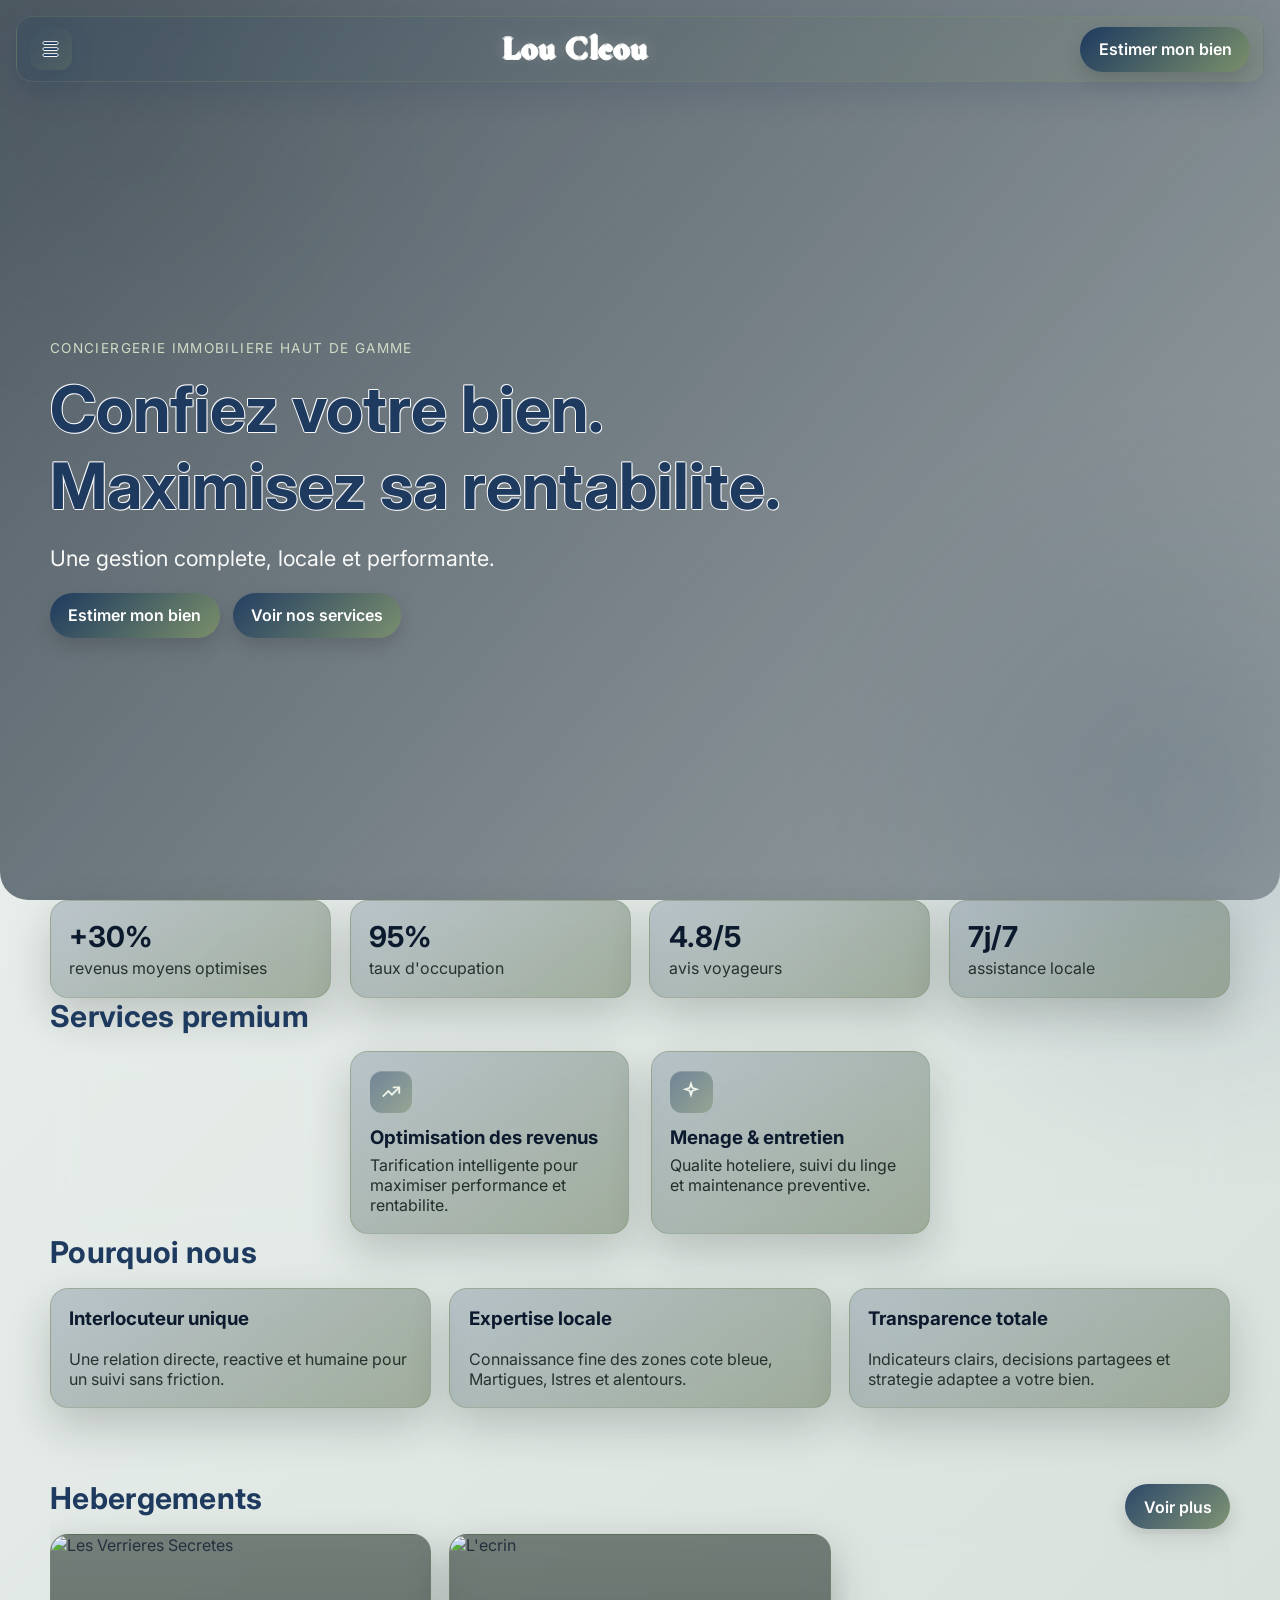
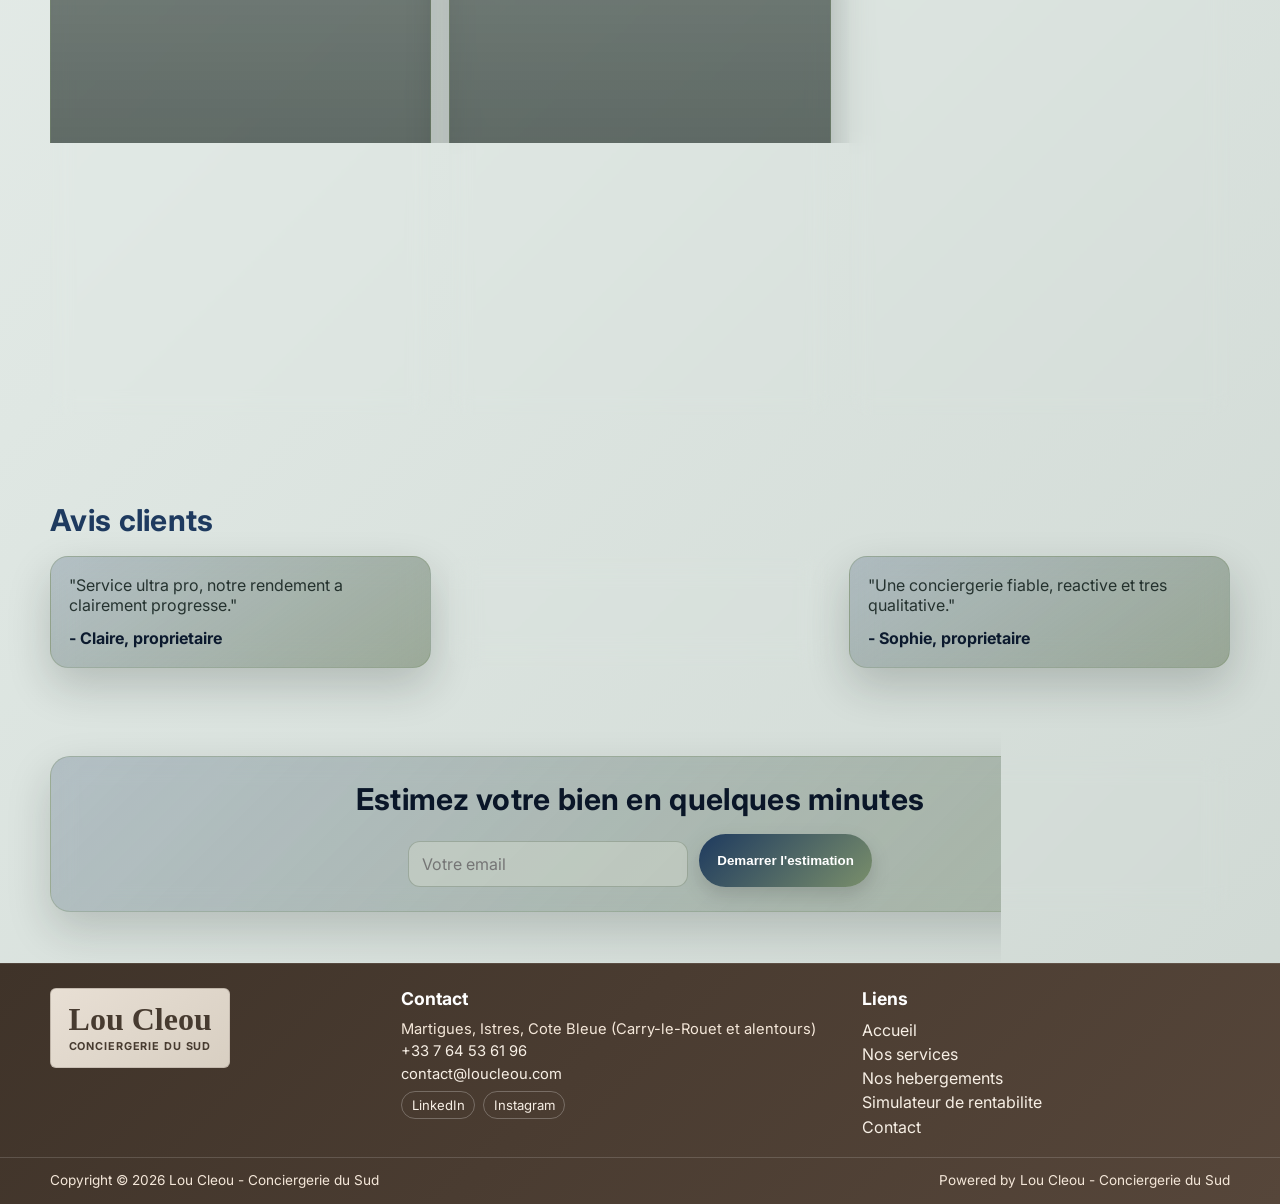
==== index.html @ 32b2a7f7 "Ajout du vrai site" ====
<!doctype html>
<html lang="fr">
  <head>
    <meta charset="UTF-8" />
    <meta name="viewport" content="width=device-width, initial-scale=1.0" />
    <title>Lou Cleou | Conciergerie Immobiliere Premium</title>
    <meta name="description" content="Conciergerie haut de gamme pour locations courte duree : gestion complete, optimisation des revenus et accompagnement 7j/7." />
    <link rel="preconnect" href="https://fonts.googleapis.com" />
    <link rel="preconnect" href="https://fonts.gstatic.com" crossorigin />
    <link href="https://fonts.googleapis.com/css2?family=Inter:wght@400;500;600;700;800&display=swap" rel="stylesheet" />
    <link rel="stylesheet" href="./styles.css" />
  </head>
  <body data-page="home">
    <div class="site-shell">
      <aside class="sidebar" id="sidebar">
        <a href="./index.html" class="brand">Lou Cleou</a>
        <nav class="sidebar-nav">
          <a href="./index.html">Accueil</a>
          <a href="./index.html#services">Services</a>
          <a href="./hebergements.html">Hebergements</a>
          <a href="./simulateur.html">Simulateur</a>
          <a href="./contact.html">Contact</a>
        </nav>
      </aside>
      <div class="sidebar-backdrop" id="sidebarBackdrop"></div>

      <header class="topbar glass">
        <button id="menuToggle" class="icon-btn" aria-label="Ouvrir le menu">☰</button>
        <a href="./index.html" class="topbar-logo">Lou Cleou</a>
        <a href="./simulateur.html" class="btn btn-primary">Estimer mon bien</a>
      </header>

      <main class="main-content">
        <section class="hero full-screen reveal">
          <div class="hero-overlay"></div>
          <div class="hero-content container">
            <p class="eyebrow">Conciergerie immobiliere haut de gamme</p>
            <h1>Confiez votre bien. Maximisez sa rentabilite.</h1>
            <p class="hero-subtitle">Une gestion complete, locale et performante.</p>
            <div class="hero-actions">
              <a href="./simulateur.html" class="btn btn-primary">Estimer mon bien</a>
              <a href="#services" class="btn btn-ghost">Voir nos services</a>
            </div>
          </div>
        </section>

        <section class="section container reveal stats-strip">
          <div class="stats-grid">
            <article class="stat-card"><h3>+30%</h3><p>revenus moyens optimises</p></article>
            <article class="stat-card"><h3>95%</h3><p>taux d'occupation</p></article>
            <article class="stat-card"><h3>4.8/5</h3><p>avis voyageurs</p></article>
            <article class="stat-card"><h3>7j/7</h3><p>assistance locale</p></article>
          </div>
        </section>

        <section id="services" class="section container reveal services">
          <h2>Services premium</h2>
          <div class="cards-grid">
            <article class="feature-card">
              <span class="feature-card__icon" aria-hidden="true"><svg width="22" height="22" viewBox="0 0 24 24" fill="none" stroke="currentColor" stroke-width="2"><rect x="3" y="4" width="18" height="18" rx="2"/><path d="M16 2v4M8 2v4M3 10h18"/></svg></span>
              <h3>Gestion des reservations</h3><p>Pilotage complet des plateformes, echanges et calendrier optimises.</p>
            </article>
            <article class="feature-card">
              <span class="feature-card__icon" aria-hidden="true"><svg width="22" height="22" viewBox="0 0 24 24" fill="none" stroke="currentColor" stroke-width="2"><path d="M3 17l6-6 4 4 8-8"/><path d="M14 7h7v7"/></svg></span>
              <h3>Optimisation des revenus</h3><p>Tarification intelligente pour maximiser performance et rentabilite.</p>
            </article>
            <article class="feature-card">
              <span class="feature-card__icon" aria-hidden="true"><svg width="22" height="22" viewBox="0 0 24 24" fill="none" stroke="currentColor" stroke-width="2"><path d="M12 3l1.5 4.5L18 9l-4.5 1.5L12 15l-1.5-4.5L6 9l4.5-1.5L12 3z"/></svg></span>
              <h3>Menage & entretien</h3><p>Qualite hoteliere, suivi du linge et maintenance preventive.</p>
            </article>
            <article class="feature-card">
              <span class="feature-card__icon" aria-hidden="true"><svg width="22" height="22" viewBox="0 0 24 24" fill="none" stroke="currentColor" stroke-width="2"><path d="M17 21v-2a4 4 0 0 0-4-4H5a4 4 0 0 0-4 4v2"/><circle cx="9" cy="7" r="4"/><path d="M23 21v-2a4 4 0 0 0-3-3.87"/><path d="M16 3.13a4 4 0 0 1 0 7.75"/></svg></span>
              <h3>Assistance proprietaire</h3><p>Interlocuteur unique, reporting clair et accompagnement continu.</p>
            </article>
          </div>
        </section>

        <section class="section container reveal why-us">
          <h2>Pourquoi nous</h2>
          <div class="columns-3">
            <article class="soft-card"><h3>Interlocuteur unique</h3><p>Une relation directe, reactive et humaine pour un suivi sans friction.</p></article>
            <article class="soft-card"><h3>Expertise locale</h3><p>Connaissance fine des zones cote bleue, Martigues, Istres et alentours.</p></article>
            <article class="soft-card"><h3>Transparence totale</h3><p>Indicateurs clairs, decisions partagees et strategie adaptee a votre bien.</p></article>
          </div>
        </section>

        <section class="section container reveal">
          <div class="section-head">
            <h2>Hebergements</h2>
            <a href="./hebergements.html" class="btn btn-ghost">Voir plus</a>
          </div>
          <div class="hosting-offers-wrap">
          <div class="hosting-grid hosting-grid--contained">
            <article class="hosting-card" data-modal-target="verrieres">
              <img src="https://images.unsplash.com/photo-1494526585095-c41746248156?auto=format&fit=crop&w=900&q=80" alt="Les Verrieres Secretes" />
              <div><h3>Les Verrieres Secretes</h3><p>T3 renove, centre historique, haut rendement.</p></div>
            </article>
            <article class="hosting-card" data-modal-target="ecrin">
              <img src="https://images.unsplash.com/photo-1505693416388-ac5ce068fe85?auto=format&fit=crop&w=900&q=80" alt="L'ecrin" />
              <div><h3>L'ecrin</h3><p>Chalet premium, vue panoramique, 10 voyageurs.</p></div>
            </article>
            <article class="hosting-card" data-modal-target="vitapasibla">
              <img src="https://images.unsplash.com/photo-1613490493576-7fde63acd811?auto=format&fit=crop&w=900&q=80" alt="Vitapasibla" />
              <div><h3>Vitapasibla</h3><p>Villa mer & piscine privee, capacite 12.</p></div>
            </article>
          </div>
          </div>
        </section>

        <section class="section container reveal">
          <h2>Avis clients</h2>
          <div class="columns-3">
            <article class="testimonial-card"><p>"Service ultra pro, notre rendement a clairement progresse."</p><strong>- Claire, proprietaire</strong></article>
            <article class="testimonial-card"><p>"Tout est fluide : reservations, entretien, communication."</p><strong>- Julien, investisseur</strong></article>
            <article class="testimonial-card"><p>"Une conciergerie fiable, reactive et tres qualitative."</p><strong>- Sophie, proprietaire</strong></article>
          </div>
        </section>

        <section class="section container reveal">
          <div class="cta-panel glass">
            <h2>Estimez votre bien en quelques minutes</h2>
            <form class="inline-form">
              <input type="email" placeholder="Votre email" required />
              <button class="btn btn-primary" type="submit">Demarrer l'estimation</button>
            </form>
          </div>
        </section>
      </main>

      <footer class="site-footer-lou">
        <div class="container footer-grid">
          <div class="footer-brand-block">
            <div class="footer-logo-card">Lou Cleou<br /><span>Conciergerie du Sud</span></div>
          </div>
          <div>
            <h3>Contact</h3>
            <p>Martigues, Istres, Cote Bleue (Carry-le-Rouet et alentours)</p>
            <p><a href="tel:+33764536196">+33 7 64 53 61 96</a></p>
            <p><a href="mailto:contact@loucleou.com">contact@loucleou.com</a></p>
            <div class="footer-socials">
              <a href="https://www.linkedin.com/company/lou-cl%C3%A9ou-conciergerie-du-sud/?viewAsMember=true" target="_blank" rel="noreferrer">LinkedIn</a>
              <a href="https://www.instagram.com/loucleou_conciergerie" target="_blank" rel="noreferrer">Instagram</a>
            </div>
          </div>
          <div>
            <h3>Liens</h3>
            <ul class="footer-links">
              <li><a href="./index.html">Accueil</a></li>
              <li><a href="./index.html#services">Nos services</a></li>
              <li><a href="./hebergements.html">Nos hebergements</a></li>
              <li><a href="./simulateur.html">Simulateur de rentabilite</a></li>
              <li><a href="./contact.html">Contact</a></li>
            </ul>
          </div>
        </div>
        <div class="footer-bottom">
          <div class="container footer-bottom-inner">
            <p>Copyright © 2026 Lou Cleou - Conciergerie du Sud</p>
            <p>Powered by Lou Cleou - Conciergerie du Sud</p>
          </div>
        </div>
      </footer>
    </div>

    <div class="modal" id="propertyModal">
      <div class="modal-backdrop" data-close-modal></div>
      <div class="modal-dialog glass">
        <button class="modal-close" data-close-modal aria-label="Fermer">✕</button>
        <img id="modalImage" src="" alt="" />
        <h3 id="modalTitle"></h3>
        <p id="modalDescription"></p>
      </div>
    </div>

    <script src="./script.js"></script>
  </body>
</html>
---- styles.css ----
@import url("https://fonts.googleapis.com/css2?family=Cormorant+Garamond:ital,wght@0,600;0,700;1,600&display=swap");

:root {
  --off-white: #f8f9f7;
  --khaki: #6b7d5c;
  --khaki-soft: #a3b18a;
  --deep-blue: #1e2a38;
  --deep-blue-strong: #1e3a5f;
  --light-gray: #e5e7eb;
  --ink: #24303e;
  --shadow-soft: 0 10px 30px rgba(26, 40, 55, 0.12);
  --shadow-hover: 0 16px 40px rgba(26, 40, 55, 0.2);
}

* { box-sizing: border-box; }

html { scroll-behavior: smooth; }

body {
  margin: 0;
  font-family: Inter, Arial, sans-serif;
  color: var(--ink);
  background: linear-gradient(135deg, #eef2f0, #dfe7e3, #cfd8d3);
  overflow-x: clip;
  position: relative;
}

body::before,
body::after {
  content: "";
  position: fixed;
  pointer-events: none;
  z-index: -1;
  filter: blur(120px);
  opacity: 0.95;
}

body::before {
  width: 400px;
  height: 400px;
  top: -100px;
  left: -100px;
  border-radius: 50%;
  background: rgba(122, 143, 107, 0.2);
}

body::after {
  width: 400px;
  height: 400px;
  bottom: -100px;
  right: -100px;
  border-radius: 50%;
  background: rgba(30, 58, 95, 0.2);
}

.site-shell { min-height: 100vh; }

.container {
  width: min(1180px, calc(100% - 2.5rem));
  max-width: 100%;
  margin-inline: auto;
  min-width: 0;
}

.main-content { margin-left: 0; min-width: 0; }
.page-padding { padding-top: 7rem; padding-bottom: 3rem; }

.content-bounded {
  width: 100%;
  max-width: 100%;
  min-width: 0;
  overflow-x: clip;
  box-sizing: border-box;
}

.glass {
  background: linear-gradient(135deg, rgba(30, 58, 95, 0.2), rgba(122, 143, 107, 0.22));
  backdrop-filter: blur(12px);
  border: 1px solid rgba(122, 143, 107, 0.28);
}

.topbar {
  position: fixed;
  top: 1rem;
  left: 1rem;
  right: 1rem;
  z-index: 50;
  border-radius: 16px;
  box-shadow: 0 10px 32px rgba(30, 58, 95, 0.16);
  display: flex;
  align-items: center;
  justify-content: space-between;
  padding: 0.6rem 0.8rem;
}

.topbar-logo {
  font-family: "Cormorant Garamond", Georgia, "Times New Roman", serif;
  font-weight: 700;
  font-style: normal;
  color: #ffffff;
  text-decoration: none;
  font-size: clamp(1.48rem, 4vw, 1.98rem);
  letter-spacing: 0.06em;
  line-height: 1.05;
  text-rendering: optimizeLegibility;
  -webkit-font-smoothing: antialiased;
  text-shadow:
    -1px -1px 0 #fff,
    1px -1px 0 #fff,
    -1px 1px 0 #fff,
    1px 1px 0 #fff,
    -2px 0 0 rgba(255, 255, 255, 0.95),
    2px 0 0 rgba(255, 255, 255, 0.95),
    0 -2px 0 rgba(255, 255, 255, 0.95),
    0 2px 0 rgba(255, 255, 255, 0.95),
    0 0 14px rgba(255, 255, 255, 0.55),
    0 2px 10px rgba(0, 0, 0, 0.35);
}

.icon-btn {
  border: 0;
  background: linear-gradient(135deg, rgba(30, 58, 95, 0.14), rgba(122, 143, 107, 0.2));
  color: var(--deep-blue-strong);
  width: 42px;
  height: 42px;
  border-radius: 12px;
  font-size: 1.2rem;
  cursor: pointer;
  box-shadow: 0 8px 22px rgba(30, 58, 95, 0.2);
  text-shadow:
    -1px 0 0 rgba(255, 255, 255, 0.95),
    1px 0 0 rgba(255, 255, 255, 0.95),
    0 -1px 0 rgba(255, 255, 255, 0.95),
    0 1px 0 rgba(255, 255, 255, 0.95);
}

.sidebar {
  position: fixed;
  top: 0;
  left: 0;
  z-index: 60;
  width: 280px;
  height: 100vh;
  background: rgba(30, 42, 56, 0.94);
  transform: translateX(-100%);
  transition: transform 0.35s ease;
  padding: 1.5rem;
}

.sidebar.open { transform: translateX(0); }

.brand {
  color: var(--off-white);
  text-decoration: none;
  font-size: 1.2rem;
  font-weight: 800;
}

.sidebar-nav { margin-top: 2rem; display: grid; gap: 0.7rem; }
.sidebar-nav a {
  color: #dbe4ec;
  text-decoration: none;
  padding: 0.7rem 0.9rem;
  border-radius: 10px;
}
.sidebar-nav a:hover { background: rgba(255, 255, 255, 0.12); }

.sidebar-backdrop {
  position: fixed;
  inset: 0;
  background: rgba(10, 18, 25, 0.3);
  backdrop-filter: blur(2px);
  z-index: 55;
  opacity: 0;
  pointer-events: none;
  transition: opacity 0.25s ease;
}
.sidebar-backdrop.open { opacity: 1; pointer-events: all; }

.hero {
  position: relative;
  border-radius: 0 0 28px 28px;
  overflow: hidden;
  background-image: url("https://images.unsplash.com/photo-1600585154340-be6161a56a0c?auto=format&fit=crop&w=1800&q=80");
  background-size: cover;
  background-position: center;
}

.full-screen { min-height: 100vh; display: grid; align-items: center; }

.hero-overlay {
  position: absolute;
  inset: 0;
  background: linear-gradient(130deg, rgba(24, 38, 52, 0.74), rgba(24, 38, 52, 0.36));
}

.hero-content {
  position: relative;
  z-index: 1;
  color: var(--off-white);
  padding-top: 4rem;
}

.eyebrow {
  font-size: 0.85rem;
  text-transform: uppercase;
  letter-spacing: 0.1em;
  color: #cfdbc5;
}

h1 {
  margin: 0.2rem 0 0;
  font-size: clamp(2rem, 5vw, 4rem);
  max-width: 780px;
  text-shadow:
    -1px 0 0 rgba(255, 255, 255, 0.85),
    1px 0 0 rgba(255, 255, 255, 0.85),
    0 -1px 0 rgba(255, 255, 255, 0.85),
    0 1px 0 rgba(255, 255, 255, 0.85),
    -1px -1px 0 rgba(255, 255, 255, 0.65),
    1px 1px 0 rgba(255, 255, 255, 0.65);
}

.hero-subtitle { font-size: clamp(1rem, 2vw, 1.35rem); max-width: 640px; }

.hero-actions { display: flex; gap: 0.8rem; flex-wrap: wrap; margin-top: 1.1rem; }

.btn {
  border: 0;
  border-radius: 999px;
  padding: 0.78rem 1.15rem;
  text-decoration: none;
  cursor: pointer;
  transition: transform 0.24s ease, box-shadow 0.24s ease, background 0.24s ease, filter 0.24s ease;
  font-weight: 600;
  display: inline-flex;
  justify-content: center;
  align-items: center;
}

.btn:hover { transform: translateY(-2px); box-shadow: var(--shadow-hover); filter: saturate(1.05); }

button, .btn {
  background: linear-gradient(135deg, #1e3a5f, #7a8f6b);
  color: #fff;
  border: none;
  box-shadow: 0 8px 20px rgba(0, 0, 0, 0.15);
}

.btn-primary {
  background: linear-gradient(135deg, #1e3a5f, #7a8f6b);
  color: #fff;
  box-shadow: 0 8px 20px rgba(0, 0, 0, 0.15);
}

.btn-primary:hover {
  transform: translateY(-2px);
  box-shadow: 0 12px 25px rgba(0, 0, 0, 0.2);
}

.btn-ghost {
  background: linear-gradient(135deg, rgba(30, 58, 95, 0.92), rgba(122, 143, 107, 0.92));
  color: #fff;
}

.section { padding: 4.5rem 0 1rem; }
.section-head { display: flex; justify-content: space-between; align-items: center; gap: 1rem; }
h2 {
  font-size: clamp(1.62rem, 2.35vw, 2.25rem);
  margin: 0 0 1.1rem;
  color: var(--deep-blue-strong);
  letter-spacing: 0.01em;
}

h1, h2 {
  color: #1e3a5f;
}
.lead { color: #5b6675; margin-top: 0; }

.stats-grid, .cards-grid, .columns-3, .hosting-grid {
  display: grid;
  gap: 1.15rem;
}

.stats-grid { grid-template-columns: repeat(4, minmax(0, 1fr)); }
.cards-grid { grid-template-columns: repeat(4, minmax(0, 1fr)); }
.columns-3 { grid-template-columns: repeat(3, minmax(0, 1fr)); }

.hosting-offers-wrap {
  width: 100%;
  max-width: 100%;
  min-width: 0;
  overflow-x: clip;
}

.hosting-grid--contained {
  grid-template-columns: repeat(auto-fit, minmax(min(100%, 280px), 1fr));
  width: 100%;
  max-width: 100%;
  min-width: 0;
}

.stat-card,
.feature-card,
.soft-card,
.testimonial-card {
  background: linear-gradient(145deg, rgba(30, 58, 95, 0.22), rgba(88, 108, 78, 0.48));
  border: 1px solid rgba(122, 143, 107, 0.38);
  backdrop-filter: blur(14px);
  border-radius: 18px;
  padding: 1.15rem;
  box-shadow: 0 18px 44px rgba(18, 32, 26, 0.2);
  transition: transform 0.25s ease, box-shadow 0.25s ease;
}

.stat-card:hover,
.feature-card:hover,
.soft-card:hover,
.testimonial-card:hover {
  transform: translateY(-5px);
  box-shadow: 0 24px 52px rgba(12, 24, 20, 0.28);
}

.hosting-card {
  padding: 0;
  overflow: hidden;
  cursor: pointer;
  min-width: 0;
  max-width: 100%;
  background: linear-gradient(180deg, rgba(25, 38, 32, 0.55), rgba(20, 32, 28, 0.75));
  border: 1px solid rgba(122, 143, 107, 0.42);
  backdrop-filter: blur(10px);
  border-radius: 18px;
  box-shadow: 0 18px 42px rgba(12, 22, 18, 0.28);
  transition: transform 0.25s ease, box-shadow 0.25s ease;
}

.hosting-card:hover {
  transform: translateY(-5px);
  box-shadow: 0 24px 52px rgba(8, 18, 14, 0.35);
}

.simulator-panel,
.contact-wrapper {
  background: linear-gradient(145deg, rgba(30, 58, 95, 0.18), rgba(105, 125, 95, 0.4));
  border: 1px solid rgba(122, 143, 107, 0.35);
  backdrop-filter: blur(14px);
  border-radius: 18px;
  box-shadow: 0 18px 44px rgba(18, 32, 26, 0.18);
}

.result-box {
  margin-top: 1rem;
  color: #f4f8f6;
  background: linear-gradient(145deg, #152535, #1e2f42 55%, #243a52);
  border: 1px solid rgba(122, 143, 107, 0.25);
  backdrop-filter: blur(8px);
  border-radius: 18px;
  box-shadow: 0 20px 48px rgba(8, 14, 22, 0.45);
}

.result-box h2,
.result-box h3 {
  color: #f8f9f7;
  margin: 0.2rem 0 0.8rem;
}

.stat-card h3 { font-size: 1.8rem; margin: 0; color: #0c1a2e; }
.stat-card p { margin: 0.25rem 0 0; color: rgba(18, 32, 28, 0.88); }

.feature-card__icon {
  display: inline-flex;
  align-items: center;
  justify-content: center;
  width: 2.65rem;
  height: 2.65rem;
  margin-bottom: 0.35rem;
  border-radius: 12px;
  background: linear-gradient(135deg, rgba(30, 58, 95, 0.45), rgba(122, 143, 107, 0.5));
  color: #eef4ea;
  box-shadow: inset 0 1px 0 rgba(255, 255, 255, 0.14);
}

.feature-card h3 { margin: 0.45rem 0 0.35rem; color: #0c1a2e; }
.feature-card p { margin: 0; color: rgba(18, 32, 28, 0.9); }

.soft-card h3 { color: #0c1a2e; margin-top: 0; }
.soft-card p, .testimonial-card p { margin: 0; color: rgba(18, 32, 28, 0.88); }
.testimonial-card strong { display: block; margin-top: 0.8rem; color: #0c1a2e; }

#services .cards-grid {
  gap: 1.35rem;
}

/* Pas de panneau derriere les grilles : seules les cartes ont un fond */
.stats-strip {
  background: none;
  border: none;
  box-shadow: none;
  padding: 0;
  border-radius: 0;
}

#services.services {
  background: none;
  border: none;
  box-shadow: none;
  border-radius: 0;
  padding-inline: 0;
  padding-block: 0;
}

.why-us {
  background: none;
  border: none;
  box-shadow: none;
  border-radius: 0;
  padding-inline: 0;
  padding-block: 0;
}

.hosting-card img {
  width: 100%;
  aspect-ratio: 1 / 1;
  object-fit: cover;
  display: block;
}
.hosting-card div {
  padding: 1rem;
  background: linear-gradient(180deg, rgba(18, 28, 24, 0.2), rgba(12, 22, 18, 0.92));
  color: #e8f0ea;
}
.hosting-card h3 { color: #f5faf4; margin: 0 0 0.3rem; }
.hosting-card p { color: rgba(232, 240, 234, 0.88); margin: 0; }

.cta-panel {
  border-radius: 20px;
  padding: 1.5rem;
  text-align: center;
  background: linear-gradient(135deg, rgba(30, 58, 95, 0.22), rgba(105, 125, 92, 0.42));
  border: 1px solid rgba(122, 143, 107, 0.35);
  box-shadow: 0 18px 44px rgba(16, 26, 20, 0.18);
  backdrop-filter: blur(12px);
}
.cta-panel h2 { color: #0a1628; }

.inline-form {
  display: flex;
  gap: 0.7rem;
  justify-content: center;
  flex-wrap: wrap;
}

input, select, textarea {
  width: 100%;
  border: 1px solid rgba(90, 108, 88, 0.35);
  border-radius: 12px;
  padding: 0.75rem 0.8rem;
  margin-top: 0.4rem;
  background: rgba(205, 214, 200, 0.55);
  font: inherit;
}

.inline-form input { max-width: 280px; }

.form-two-cols {
  display: grid;
  grid-template-columns: repeat(2, minmax(0, 1fr));
  gap: 0.9rem;
}

.simulator-panel { padding: 1.3rem; max-width: 100%; min-width: 0; }

.sim-anchor-nav {
  display: flex;
  flex-wrap: wrap;
  gap: 0.45rem;
  padding: 0.55rem 0.75rem;
  border-radius: 14px;
  margin-bottom: 1rem;
  box-shadow: var(--shadow-soft);
  position: sticky;
  top: 5.5rem;
  z-index: 40;
}

.sim-anchor {
  color: var(--deep-blue);
  text-decoration: none;
  font-size: 0.82rem;
  font-weight: 600;
  padding: 0.35rem 0.75rem;
  border-radius: 999px;
  border: 1px solid transparent;
  transition: background 0.2s ease, color 0.2s ease, border-color 0.2s ease;
}

.sim-anchor:hover {
  background: rgba(107, 125, 92, 0.12);
  border-color: rgba(107, 125, 92, 0.35);
}

.sim-anchor.is-active {
  background: linear-gradient(135deg, var(--khaki), #839774);
  color: #fff;
  border-color: transparent;
}

.sim-step {
  scroll-margin-top: 6.5rem;
  padding-top: 0.25rem;
  margin-bottom: 1.5rem;
}

.sim-step-title {
  margin: 0 0 0.35rem;
  font-size: 1.05rem;
  color: var(--deep-blue);
}

.sim-step-hint {
  margin: 0 0 0.75rem;
  font-size: 0.88rem;
  color: #5b6675;
}

.picker-field {
  display: flex;
  align-items: stretch;
  gap: 0.5rem;
  max-width: 100%;
  background: linear-gradient(135deg, rgba(200, 210, 198, 0.7), rgba(175, 190, 168, 0.55));
  border: 1px solid rgba(90, 108, 88, 0.3);
  border-radius: 16px;
  padding: 0.35rem;
  box-shadow: 0 10px 28px rgba(18, 28, 22, 0.12);
}

.picker-arrow {
  flex: 0 0 48px;
  border: 0;
  border-radius: 12px;
  background: linear-gradient(135deg, var(--deep-blue), #2d3d52);
  color: #fff;
  font-size: 1.35rem;
  line-height: 1;
  cursor: pointer;
  transition: transform 0.2s ease, box-shadow 0.2s ease, opacity 0.2s ease;
}

.picker-arrow:hover {
  transform: scale(1.04);
  box-shadow: var(--shadow-hover);
}

.picker-arrow:active {
  transform: scale(0.98);
}

.picker-display {
  flex: 1;
  min-width: 0;
  display: flex;
  flex-direction: column;
  justify-content: center;
  align-items: center;
  text-align: center;
  padding: 0.5rem 0.35rem;
}

.picker-label {
  font-size: 1.35rem;
  font-weight: 800;
  color: var(--deep-blue);
}

.picker-sublabel {
  font-size: 0.82rem;
  color: #5b6675;
  margin-top: 0.15rem;
}

.form-stack {
  display: grid;
  gap: 1rem;
}

.field-label {
  display: block;
  font-weight: 600;
  font-size: 0.9rem;
  color: var(--deep-blue);
}

.range-wrap {
  margin-top: 0.45rem;
  display: grid;
  gap: 0.55rem;
}

.range-value-pill {
  display: inline-block;
  justify-self: start;
  background: rgba(107, 125, 92, 0.15);
  color: var(--deep-blue);
  font-weight: 700;
  padding: 0.35rem 0.85rem;
  border-radius: 999px;
  font-size: 0.95rem;
}

input.range-premium {
  -webkit-appearance: none;
  appearance: none;
  width: 100%;
  height: 10px;
  border-radius: 999px;
  background: linear-gradient(90deg, var(--khaki), rgba(107, 125, 92, 0.35));
  border: 0;
  margin-top: 0.5rem;
  padding: 0;
}

input.range-premium::-webkit-slider-thumb {
  -webkit-appearance: none;
  appearance: none;
  width: 22px;
  height: 22px;
  border-radius: 50%;
  background: #e8efe4;
  border: 3px solid var(--khaki);
  box-shadow: 0 2px 10px rgba(30, 42, 56, 0.25);
  cursor: pointer;
}

input.range-premium::-moz-range-thumb {
  width: 22px;
  height: 22px;
  border-radius: 50%;
  background: #e8efe4;
  border: 3px solid var(--khaki);
  box-shadow: 0 2px 10px rgba(30, 42, 56, 0.25);
  cursor: pointer;
}

input.range-premium::-moz-range-track {
  height: 10px;
  border-radius: 999px;
  background: var(--light-gray);
}

.check-grid {
  margin-top: 1rem;
  border: 1px solid var(--light-gray);
  border-radius: 14px;
  padding: 0.9rem;
  display: grid;
  grid-template-columns: repeat(3, minmax(0, 1fr));
  gap: 0.5rem;
}

.check-grid-premium {
  padding: 1rem;
  background: linear-gradient(135deg, rgba(88, 105, 82, 0.22), rgba(30, 58, 95, 0.1));
  border-color: rgba(90, 108, 88, 0.32);
}

.check-grid label { display: flex; align-items: center; gap: 0.5rem; }
.check-grid input { width: auto; margin: 0; }

.check-pill {
  position: relative;
  display: flex !important;
  align-items: center;
  gap: 0.5rem;
  padding: 0.55rem 0.75rem;
  border-radius: 12px;
  border: 1px solid rgba(90, 108, 88, 0.35);
  background: linear-gradient(135deg, rgba(195, 206, 188, 0.75), rgba(165, 182, 155, 0.55));
  cursor: pointer;
  transition: border-color 0.2s ease, box-shadow 0.2s ease, transform 0.2s ease;
  font-weight: 500;
  color: var(--deep-blue);
}

.check-pill:hover {
  border-color: rgba(107, 125, 92, 0.5);
  box-shadow: var(--shadow-soft);
}

.check-pill input {
  position: absolute;
  opacity: 0;
  width: 0;
  height: 0;
}

.check-pill span::before {
  content: "";
  display: inline-block;
  width: 18px;
  height: 18px;
  border-radius: 6px;
  border: 2px solid var(--light-gray);
  margin-right: 0.5rem;
  vertical-align: middle;
  transition: border-color 0.2s ease, background 0.2s ease;
}

.check-pill input:checked + span::before {
  background: var(--khaki);
  border-color: var(--khaki);
  box-shadow: inset 0 0 0 2px #e8efe4;
}

.check-pill input:focus-visible + span::before {
  outline: 2px solid var(--deep-blue);
  outline-offset: 2px;
}

.check-pill span {
  display: inline-flex;
  align-items: center;
}

.visually-hidden {
  position: absolute !important;
  width: 1px !important;
  height: 1px !important;
  padding: 0 !important;
  margin: -1px !important;
  overflow: hidden !important;
  clip: rect(0, 0, 0, 0) !important;
  white-space: nowrap !important;
  border: 0 !important;
}

/* Compact simulator view: denser, less whitespace, stronger grouping */
body[data-page="simulateur"] .page-padding {
  padding-top: 6.3rem;
  padding-bottom: 2rem;
}

body[data-page="simulateur"] h1 {
  font-size: clamp(1.9rem, 3.8vw, 3rem);
  margin: 0 0 0.25rem;
  line-height: 1.08;
}

body[data-page="simulateur"] .lead {
  margin: 0 0 0.65rem;
  font-size: 0.95rem;
}

body[data-page="simulateur"] .sim-anchor-nav {
  gap: 0.32rem;
  padding: 0.4rem 0.52rem;
  margin-bottom: 0.62rem;
  top: 5.2rem;
}

body[data-page="simulateur"] .sim-anchor {
  font-size: 0.83rem;
  padding: 0.34rem 0.72rem;
  font-weight: 700;
}

body[data-page="simulateur"] .simulator-panel {
  padding: 0.68rem;
  border-radius: 12px;
}

body[data-page="simulateur"] .sim-step {
  margin-bottom: 0.58rem;
}

body[data-page="simulateur"] .sim-step-title {
  margin-bottom: 0.2rem;
  font-size: 0.98rem;
}

body[data-page="simulateur"] .sim-step-hint {
  margin-bottom: 0.3rem;
  font-size: 0.76rem;
}

body[data-page="simulateur"] .picker-field {
  padding: 0.18rem;
  border-radius: 12px;
  gap: 0.2rem;
  transition: border-color 0.2s ease, box-shadow 0.2s ease;
}

body[data-page="simulateur"] .picker-arrow {
  flex-basis: 34px;
  border-radius: 9px;
  font-size: 1rem;
  background: linear-gradient(135deg, #21364b, #1e2a38);
  box-shadow: 0 6px 14px rgba(30, 42, 56, 0.24);
}

body[data-page="simulateur"] .picker-field:hover {
  border-color: rgba(107, 125, 92, 0.55);
  box-shadow: 0 8px 18px rgba(30, 42, 56, 0.14);
}

body[data-page="simulateur"] .picker-arrow:hover {
  transform: translateY(-1px) scale(1.03);
}

body[data-page="simulateur"] .picker-arrow:focus-visible {
  outline: 2px solid rgba(107, 125, 92, 0.8);
  outline-offset: 1px;
}

body[data-page="simulateur"] .picker-display {
  padding: 0.2rem 0.1rem;
  transition: transform 0.2s ease, opacity 0.2s ease;
}

body[data-page="simulateur"] .picker-label {
  font-size: 1.02rem;
}

body[data-page="simulateur"] .picker-sublabel {
  font-size: 0.7rem;
}

body[data-page="simulateur"] .form-stack {
  gap: 0.4rem;
}

body[data-page="simulateur"] .field-label {
  font-size: 0.82rem;
}

body[data-page="simulateur"] input,
body[data-page="simulateur"] select,
body[data-page="simulateur"] textarea {
  margin-top: 0.18rem;
  padding: 0.46rem 0.58rem;
  border-radius: 9px;
}

body[data-page="simulateur"] .range-wrap {
  margin-top: 0.18rem;
  gap: 0.22rem;
}

body[data-page="simulateur"] .range-value-pill {
  font-size: 0.74rem;
  padding: 0.18rem 0.5rem;
}

body[data-page="simulateur"] .check-grid {
  margin-top: 0.4rem;
  padding: 0.45rem;
  gap: 0.24rem;
}

body[data-page="simulateur"] .check-pill {
  padding: 0.28rem 0.42rem;
  border-radius: 8px;
  font-size: 0.8rem;
}

body[data-page="simulateur"] .result-box {
  margin-top: 0.45rem;
  padding: 0.62rem;
}

body[data-page="simulateur"] .result-box p {
  margin: 0 0 0.2rem;
  font-size: 0.82rem;
}

body[data-page="simulateur"] .result-box h2 {
  font-size: 1.34rem;
  margin: 0 0 0.24rem;
}

body[data-page="simulateur"] .result-box h3 {
  font-size: 1.02rem;
  margin: 0 0 0.4rem;
}

body[data-page="simulateur"] .result-box .btn {
  width: 100%;
  max-width: 280px;
  padding-block: 0.48rem;
  font-size: 0.84rem;
}

body[data-page="simulateur"] .sim-panel-tight {
  background: linear-gradient(145deg, rgba(30, 58, 95, 0.14), rgba(105, 125, 95, 0.38));
  border: 1px solid rgba(90, 108, 88, 0.32);
}

body[data-page="simulateur"] .sim-layout-grid {
  display: grid;
  grid-template-columns: repeat(2, minmax(0, 1fr));
  gap: 0.45rem 0.7rem;
}

body[data-page="simulateur"] .sim-field {
  min-width: 0;
}

body[data-page="simulateur"] .sim-field .sim-step-title {
  margin-bottom: 0.16rem;
}

body[data-page="simulateur"] .sim-field select,
body[data-page="simulateur"] .sim-field input {
  border-radius: 999px;
  background: rgba(200, 210, 198, 0.72);
  border: 1px solid rgba(90, 108, 88, 0.28);
  font-weight: 600;
}

body[data-page="simulateur"] .sim-field select {
  -webkit-appearance: none;
  appearance: none;
  padding-right: 2.2rem;
  background-image: url("data:image/svg+xml,%3Csvg xmlns='http://www.w3.org/2000/svg' width='14' height='14' viewBox='0 0 24 24' fill='none' stroke='%231e2a38' stroke-width='2.5' stroke-linecap='round' stroke-linejoin='round'%3E%3Cpolyline points='6 9 12 15 18 9'/%3E%3C/svg%3E");
  background-repeat: no-repeat;
  background-position: right 0.95rem center;
  background-size: 0.85rem;
}

body[data-page="simulateur"] .sim-field select:focus-visible,
body[data-page="simulateur"] .sim-field input:focus-visible {
  outline: 2px solid rgba(107, 125, 92, 0.65);
  outline-offset: 1px;
}

body[data-page="simulateur"] .stepper-field {
  display: flex;
  align-items: center;
  gap: 0.22rem;
  background: rgba(195, 206, 190, 0.75);
  border: 1px solid rgba(90, 108, 88, 0.28);
  border-radius: 999px;
  padding: 0.14rem;
}

body[data-page="simulateur"] .stepper-field input {
  border: 0;
  background: transparent;
  margin: 0;
  text-align: center;
  padding: 0.34rem 0.15rem;
}

body[data-page="simulateur"] .step-btn {
  border: 0;
  width: 28px;
  height: 28px;
  border-radius: 50%;
  background: #eaf0e6;
  color: var(--deep-blue);
  font-size: 1rem;
  font-weight: 700;
  cursor: pointer;
  line-height: 1;
}

body[data-page="simulateur"] .compact-slider-wrap {
  margin-top: 0.34rem;
  margin-bottom: 0.3rem;
}

body[data-page="simulateur"] .result-box {
  display: grid;
  gap: 0.1rem;
}

body[data-page="simulateur"] .picker-display.is-moving-left {
  animation: pickerSlideLeft 0.22s ease;
}

body[data-page="simulateur"] .picker-display.is-moving-right {
  animation: pickerSlideRight 0.22s ease;
}

@keyframes pickerSlideLeft {
  0% { opacity: 0.35; transform: translateX(8px); }
  100% { opacity: 1; transform: translateX(0); }
}

@keyframes pickerSlideRight {
  0% { opacity: 0.35; transform: translateX(-8px); }
  100% { opacity: 1; transform: translateX(0); }
}

.contact-wrapper { max-width: 760px; margin-inline: auto; }
.contact-form { display: grid; gap: 0.8rem; }
.contact-infos-inline {
  margin-bottom: 0.85rem;
  padding: 0.75rem;
  border-radius: 12px;
  background: linear-gradient(135deg, rgba(30, 58, 95, 0.12), rgba(110, 128, 98, 0.35));
  border: 1px solid rgba(90, 108, 88, 0.32);
}
.contact-infos-inline p {
  margin: 0.2rem 0;
  color: #3f4d5d;
}

.site-footer-lou {
  margin-top: 2.2rem;
  background: linear-gradient(135deg, #3f3329, #4a3c31 45%, #56463a);
  color: #f7efe5;
  border-top: 1px solid rgba(255, 255, 255, 0.08);
}

.footer-grid {
  display: grid;
  grid-template-columns: 0.9fr 1.2fr 1fr;
  gap: 1.2rem;
  padding: 1.5rem 0 1.3rem;
}

.footer-logo-card {
  width: max-content;
  min-width: 160px;
  background: linear-gradient(145deg, #e8dfd4, #d8cfc2);
  color: #473b30;
  border-radius: 6px;
  padding: 1rem 1.1rem;
  border: 1px solid rgba(80, 68, 58, 0.2);
  font-size: 2rem;
  line-height: 0.92;
  font-weight: 700;
  font-family: "Times New Roman", serif;
}

.footer-logo-card span {
  display: block;
  font-size: 0.68rem;
  letter-spacing: 0.08em;
  text-transform: uppercase;
  margin-top: 0.45rem;
  font-family: Inter, Arial, sans-serif;
}

.site-footer-lou h3 {
  margin: 0 0 0.7rem;
  color: #fff;
  font-size: 1.1rem;
}

.site-footer-lou p {
  margin: 0.28rem 0;
  color: #f4e7d9;
  font-size: 0.92rem;
}

.site-footer-lou a {
  color: #f7efe5;
  text-decoration: none;
}

.footer-socials {
  display: flex;
  gap: 0.45rem;
  margin-top: 0.5rem;
}

.footer-socials a {
  border: 1px solid rgba(255, 255, 255, 0.25);
  border-radius: 999px;
  padding: 0.32rem 0.62rem;
  font-size: 0.82rem;
}

.footer-links {
  list-style: none;
  margin: 0;
  padding: 0;
  display: grid;
  gap: 0.26rem;
}

.footer-bottom {
  border-top: 1px solid rgba(255, 255, 255, 0.15);
}

.footer-bottom-inner {
  display: flex;
  justify-content: space-between;
  gap: 1rem;
  padding: 0.85rem 0 1rem;
}

.footer-bottom-inner p {
  margin: 0;
  font-size: 0.85rem;
}

.modal {
  position: fixed;
  inset: 0;
  z-index: 80;
  display: none;
  place-items: center;
}
.modal.open { display: grid; }

.modal-backdrop {
  position: absolute;
  inset: 0;
  background: rgba(21, 32, 43, 0.54);
  backdrop-filter: blur(3px);
}

.modal-dialog {
  position: relative;
  width: min(680px, calc(100% - 2rem));
  max-height: 85vh;
  overflow: auto;
  border-radius: 18px;
  padding: 1rem;
  z-index: 1;
}

.modal-dialog img {
  width: 100%;
  max-height: 320px;
  object-fit: cover;
  border-radius: 12px;
}

.modal-close {
  position: absolute;
  top: 0.7rem;
  right: 0.7rem;
  border: 0;
  background: rgba(215, 224, 210, 0.92);
  border-radius: 999px;
  width: 34px;
  height: 34px;
  cursor: pointer;
}

.reveal {
  opacity: 0;
  transform: translateY(24px);
  transition: opacity 0.7s ease, transform 0.7s ease;
}
.reveal.visible {
  opacity: 1;
  transform: translateY(0);
}

@media (max-width: 1080px) {
  .stats-grid, .cards-grid { grid-template-columns: repeat(2, minmax(0, 1fr)); }
}

@media (max-width: 820px) {
  .columns-3, .check-grid, .form-two-cols { grid-template-columns: 1fr; }
  .section { padding-top: 3.2rem; }
  .sim-anchor-nav {
    top: 4.75rem;
    position: sticky;
  }

  body[data-page="simulateur"] .page-padding {
    padding-top: 5.55rem;
  }

  body[data-page="simulateur"] .sim-anchor-nav {
    top: 4.45rem;
    margin-bottom: 0.55rem;
  }

  body[data-page="simulateur"] .sim-layout-grid {
    grid-template-columns: 1fr;
  }
}

@media (max-width: 580px) {
  .stats-grid, .cards-grid { grid-template-columns: 1fr; }
  .topbar { left: 0.6rem; right: 0.6rem; }
  .container { width: min(1180px, calc(100% - 1.2rem)); }
  h2 { font-size: clamp(1.36rem, 7vw, 1.65rem); }
}

@media (max-width: 900px) {
  .footer-grid {
    grid-template-columns: 1fr;
  }

  .footer-logo-card {
    min-width: 140px;
    font-size: 1.7rem;
  }

  .footer-bottom-inner {
    flex-direction: column;
    align-items: flex-start;
    gap: 0.35rem;
  }
}
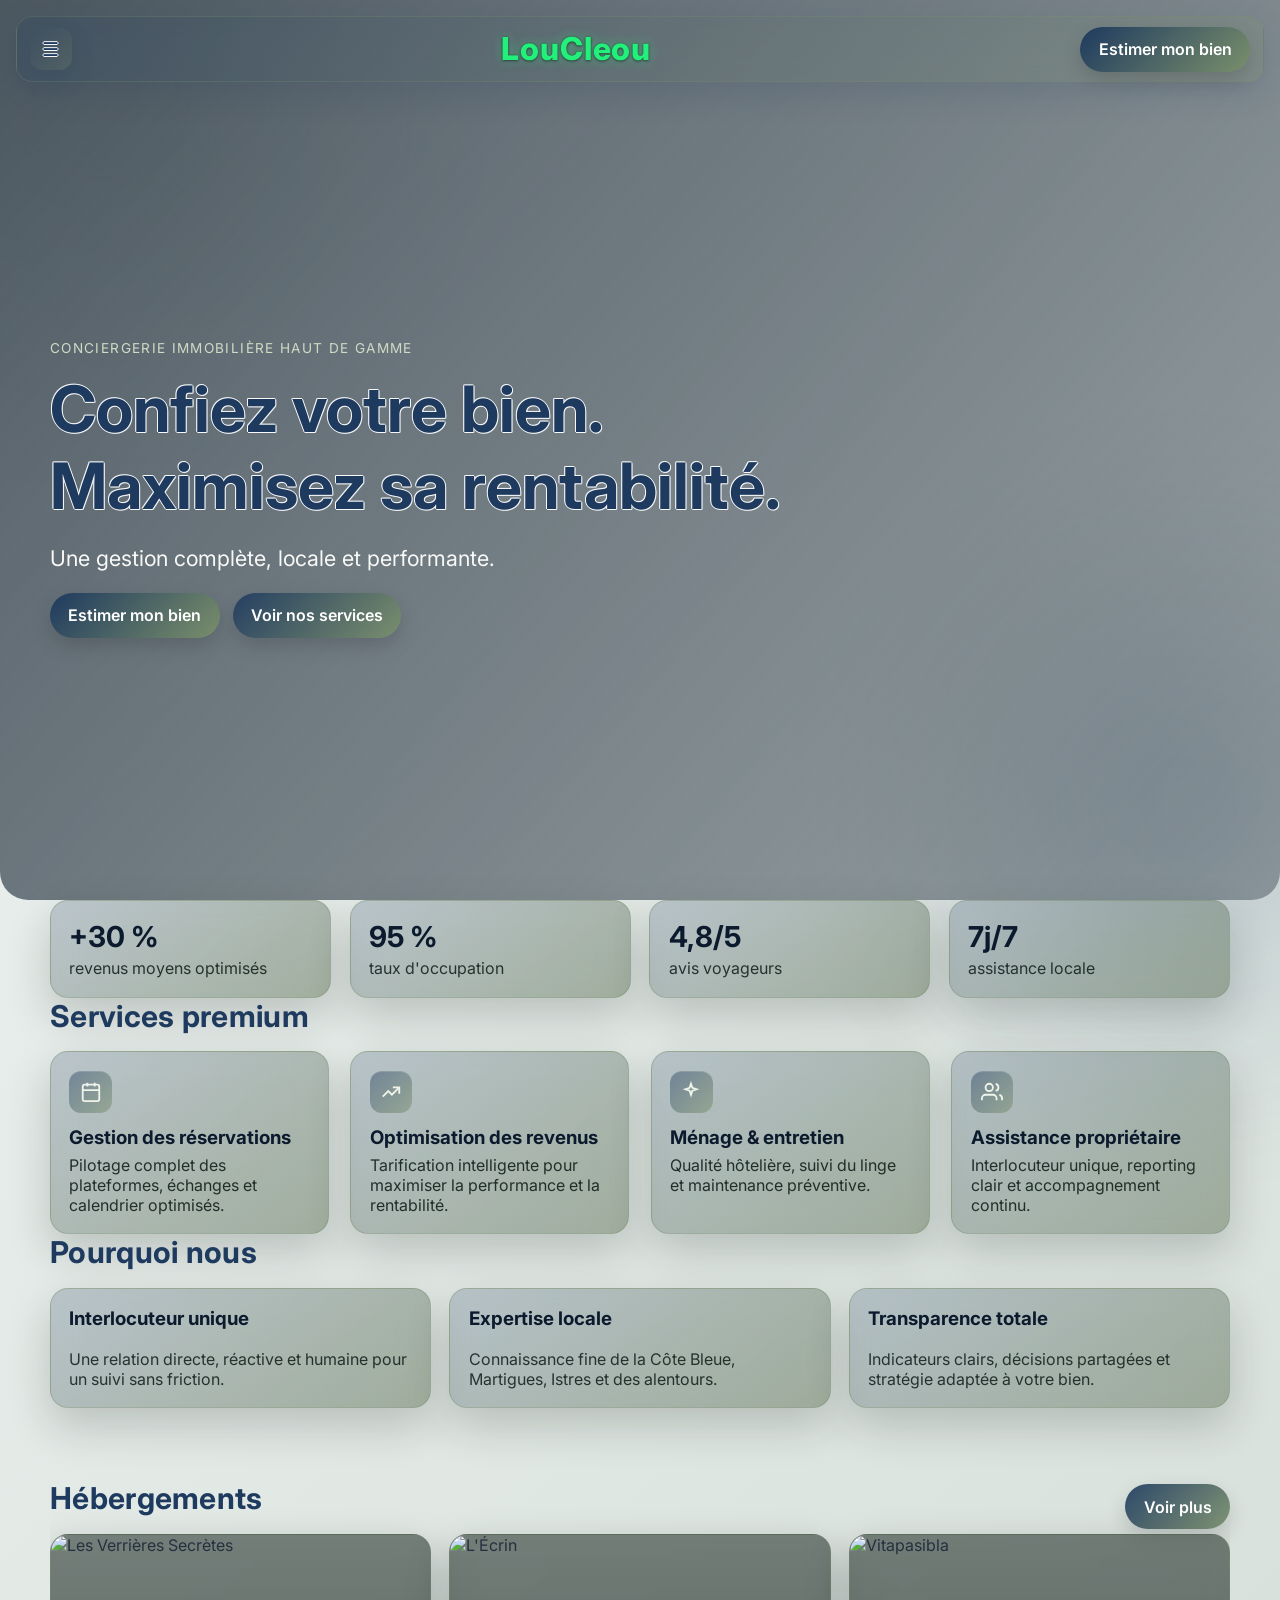
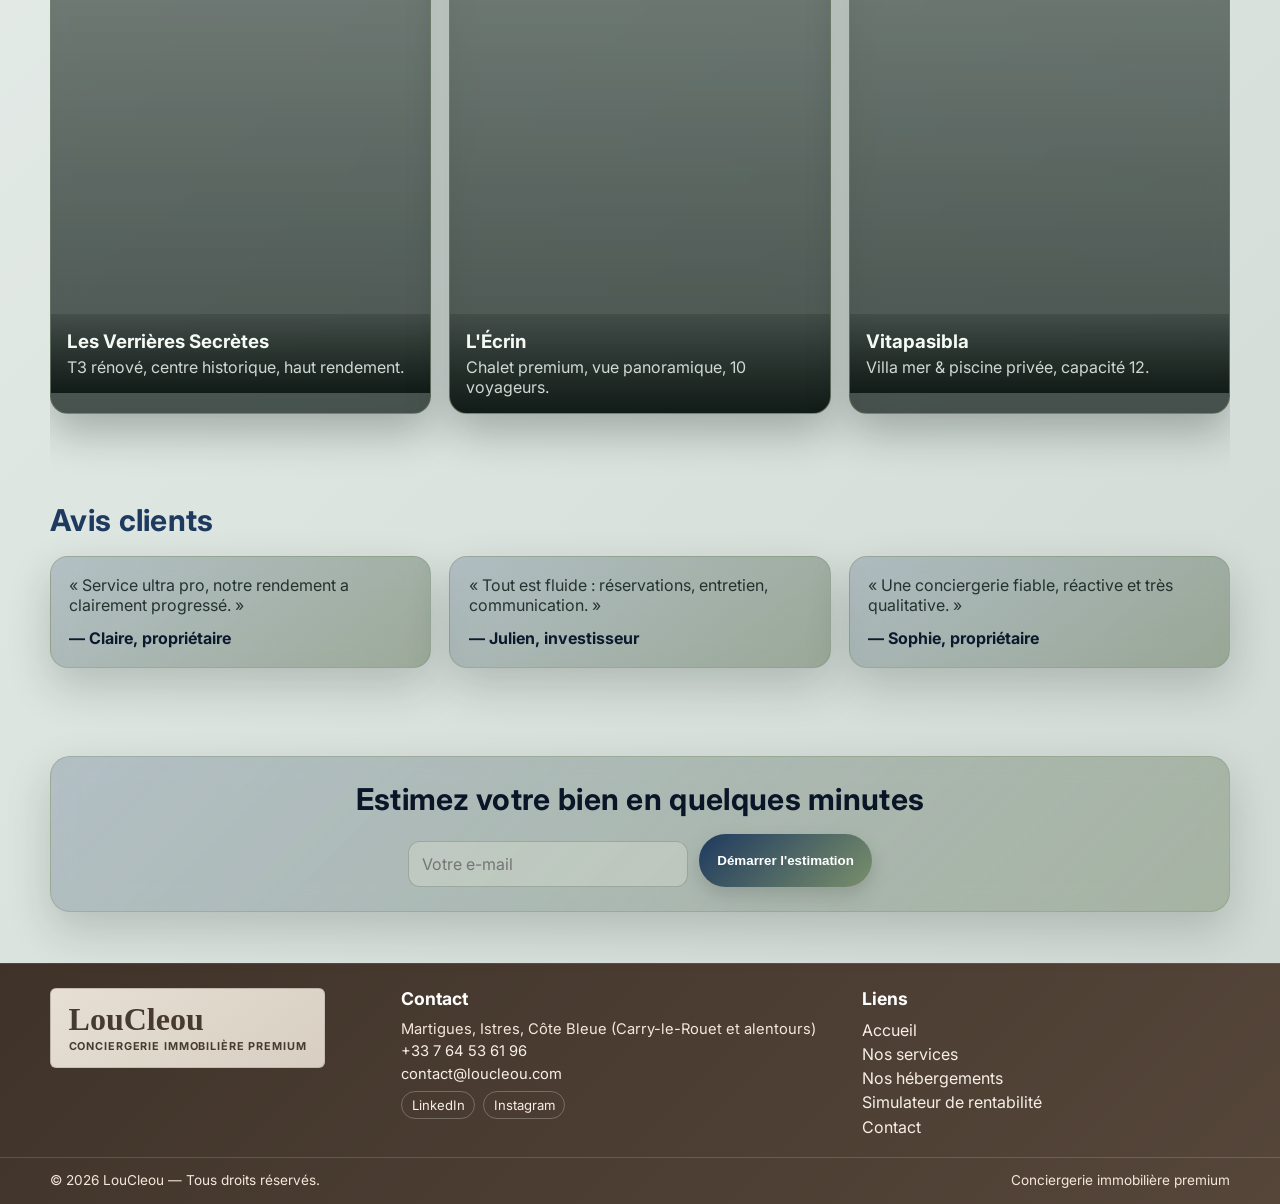
==== commit e0d4e41a: "Finition branding LouCleou, français et cohérence des pages Made-with: Cursor" ====
--- a/index.html
+++ b/index.html
@@ -3,8 +3,8 @@
   <head>
     <meta charset="UTF-8" />
     <meta name="viewport" content="width=device-width, initial-scale=1.0" />
-    <title>Lou Cleou | Conciergerie Immobiliere Premium</title>
-    <meta name="description" content="Conciergerie haut de gamme pour locations courte duree : gestion complete, optimisation des revenus et accompagnement 7j/7." />
+    <title>LouCleou | Conciergerie immobilière premium</title>
+    <meta name="description" content="LouCleou : conciergerie haut de gamme pour la location courte durée — gestion complète, optimisation des revenus et accompagnement 7j/7." />
     <link rel="preconnect" href="https://fonts.googleapis.com" />
     <link rel="preconnect" href="https://fonts.gstatic.com" crossorigin />
     <link href="https://fonts.googleapis.com/css2?family=Inter:wght@400;500;600;700;800&display=swap" rel="stylesheet" />
@@ -13,11 +13,11 @@
   <body data-page="home">
     <div class="site-shell">
       <aside class="sidebar" id="sidebar">
-        <a href="./index.html" class="brand">Lou Cleou</a>
+        <a href="./index.html" class="brand">LouCleou</a>
         <nav class="sidebar-nav">
           <a href="./index.html">Accueil</a>
           <a href="./index.html#services">Services</a>
-          <a href="./hebergements.html">Hebergements</a>
+          <a href="./hebergements.html">Hébergements</a>
           <a href="./simulateur.html">Simulateur</a>
           <a href="./contact.html">Contact</a>
         </nav>
@@ -26,7 +26,7 @@
 
       <header class="topbar glass">
         <button id="menuToggle" class="icon-btn" aria-label="Ouvrir le menu">☰</button>
-        <a href="./index.html" class="topbar-logo">Lou Cleou</a>
+        <a href="./index.html" class="topbar-logo">LouCleou</a>
         <a href="./simulateur.html" class="btn btn-primary">Estimer mon bien</a>
       </header>
 
@@ -34,9 +34,9 @@
         <section class="hero full-screen reveal">
           <div class="hero-overlay"></div>
           <div class="hero-content container">
-            <p class="eyebrow">Conciergerie immobiliere haut de gamme</p>
-            <h1>Confiez votre bien. Maximisez sa rentabilite.</h1>
-            <p class="hero-subtitle">Une gestion complete, locale et performante.</p>
+            <p class="eyebrow">Conciergerie immobilière haut de gamme</p>
+            <h1>Confiez votre bien. Maximisez sa rentabilité.</h1>
+            <p class="hero-subtitle">Une gestion complète, locale et performante.</p>
             <div class="hero-actions">
               <a href="./simulateur.html" class="btn btn-primary">Estimer mon bien</a>
               <a href="#services" class="btn btn-ghost">Voir nos services</a>
@@ -46,9 +46,9 @@
 
         <section class="section container reveal stats-strip">
           <div class="stats-grid">
-            <article class="stat-card"><h3>+30%</h3><p>revenus moyens optimises</p></article>
-            <article class="stat-card"><h3>95%</h3><p>taux d'occupation</p></article>
-            <article class="stat-card"><h3>4.8/5</h3><p>avis voyageurs</p></article>
+            <article class="stat-card"><h3>+30&nbsp;%</h3><p>revenus moyens optimisés</p></article>
+            <article class="stat-card"><h3>95&nbsp;%</h3><p>taux d'occupation</p></article>
+            <article class="stat-card"><h3>4,8/5</h3><p>avis voyageurs</p></article>
             <article class="stat-card"><h3>7j/7</h3><p>assistance locale</p></article>
           </div>
         </section>
@@ -58,19 +58,19 @@
           <div class="cards-grid">
             <article class="feature-card">
               <span class="feature-card__icon" aria-hidden="true"><svg width="22" height="22" viewBox="0 0 24 24" fill="none" stroke="currentColor" stroke-width="2"><rect x="3" y="4" width="18" height="18" rx="2"/><path d="M16 2v4M8 2v4M3 10h18"/></svg></span>
-              <h3>Gestion des reservations</h3><p>Pilotage complet des plateformes, echanges et calendrier optimises.</p>
+              <h3>Gestion des réservations</h3><p>Pilotage complet des plateformes, échanges et calendrier optimisés.</p>
             </article>
             <article class="feature-card">
               <span class="feature-card__icon" aria-hidden="true"><svg width="22" height="22" viewBox="0 0 24 24" fill="none" stroke="currentColor" stroke-width="2"><path d="M3 17l6-6 4 4 8-8"/><path d="M14 7h7v7"/></svg></span>
-              <h3>Optimisation des revenus</h3><p>Tarification intelligente pour maximiser performance et rentabilite.</p>
+              <h3>Optimisation des revenus</h3><p>Tarification intelligente pour maximiser la performance et la rentabilité.</p>
             </article>
             <article class="feature-card">
               <span class="feature-card__icon" aria-hidden="true"><svg width="22" height="22" viewBox="0 0 24 24" fill="none" stroke="currentColor" stroke-width="2"><path d="M12 3l1.5 4.5L18 9l-4.5 1.5L12 15l-1.5-4.5L6 9l4.5-1.5L12 3z"/></svg></span>
-              <h3>Menage & entretien</h3><p>Qualite hoteliere, suivi du linge et maintenance preventive.</p>
+              <h3>Ménage &amp; entretien</h3><p>Qualité hôtelière, suivi du linge et maintenance préventive.</p>
             </article>
             <article class="feature-card">
               <span class="feature-card__icon" aria-hidden="true"><svg width="22" height="22" viewBox="0 0 24 24" fill="none" stroke="currentColor" stroke-width="2"><path d="M17 21v-2a4 4 0 0 0-4-4H5a4 4 0 0 0-4 4v2"/><circle cx="9" cy="7" r="4"/><path d="M23 21v-2a4 4 0 0 0-3-3.87"/><path d="M16 3.13a4 4 0 0 1 0 7.75"/></svg></span>
-              <h3>Assistance proprietaire</h3><p>Interlocuteur unique, reporting clair et accompagnement continu.</p>
+              <h3>Assistance propriétaire</h3><p>Interlocuteur unique, reporting clair et accompagnement continu.</p>
             </article>
           </div>
         </section>
@@ -78,30 +78,30 @@
         <section class="section container reveal why-us">
           <h2>Pourquoi nous</h2>
           <div class="columns-3">
-            <article class="soft-card"><h3>Interlocuteur unique</h3><p>Une relation directe, reactive et humaine pour un suivi sans friction.</p></article>
-            <article class="soft-card"><h3>Expertise locale</h3><p>Connaissance fine des zones cote bleue, Martigues, Istres et alentours.</p></article>
-            <article class="soft-card"><h3>Transparence totale</h3><p>Indicateurs clairs, decisions partagees et strategie adaptee a votre bien.</p></article>
+            <article class="soft-card"><h3>Interlocuteur unique</h3><p>Une relation directe, réactive et humaine pour un suivi sans friction.</p></article>
+            <article class="soft-card"><h3>Expertise locale</h3><p>Connaissance fine de la Côte Bleue, Martigues, Istres et des alentours.</p></article>
+            <article class="soft-card"><h3>Transparence totale</h3><p>Indicateurs clairs, décisions partagées et stratégie adaptée à votre bien.</p></article>
           </div>
         </section>
 
         <section class="section container reveal">
           <div class="section-head">
-            <h2>Hebergements</h2>
+            <h2>Hébergements</h2>
             <a href="./hebergements.html" class="btn btn-ghost">Voir plus</a>
           </div>
           <div class="hosting-offers-wrap">
           <div class="hosting-grid hosting-grid--contained">
             <article class="hosting-card" data-modal-target="verrieres">
-              <img src="https://images.unsplash.com/photo-1494526585095-c41746248156?auto=format&fit=crop&w=900&q=80" alt="Les Verrieres Secretes" />
-              <div><h3>Les Verrieres Secretes</h3><p>T3 renove, centre historique, haut rendement.</p></div>
+              <img src="https://images.unsplash.com/photo-1494526585095-c41746248156?auto=format&fit=crop&w=900&q=80" alt="Les Verrières Secrètes" />
+              <div><h3>Les Verrières Secrètes</h3><p>T3 rénové, centre historique, haut rendement.</p></div>
             </article>
             <article class="hosting-card" data-modal-target="ecrin">
-              <img src="https://images.unsplash.com/photo-1505693416388-ac5ce068fe85?auto=format&fit=crop&w=900&q=80" alt="L'ecrin" />
-              <div><h3>L'ecrin</h3><p>Chalet premium, vue panoramique, 10 voyageurs.</p></div>
+              <img src="https://images.unsplash.com/photo-1505693416388-ac5ce068fe85?auto=format&fit=crop&w=900&q=80" alt="L'Écrin" />
+              <div><h3>L'Écrin</h3><p>Chalet premium, vue panoramique, 10 voyageurs.</p></div>
             </article>
             <article class="hosting-card" data-modal-target="vitapasibla">
               <img src="https://images.unsplash.com/photo-1613490493576-7fde63acd811?auto=format&fit=crop&w=900&q=80" alt="Vitapasibla" />
-              <div><h3>Vitapasibla</h3><p>Villa mer & piscine privee, capacite 12.</p></div>
+              <div><h3>Vitapasibla</h3><p>Villa mer &amp; piscine privée, capacité 12.</p></div>
             </article>
           </div>
           </div>
@@ -110,9 +110,9 @@
         <section class="section container reveal">
           <h2>Avis clients</h2>
           <div class="columns-3">
-            <article class="testimonial-card"><p>"Service ultra pro, notre rendement a clairement progresse."</p><strong>- Claire, proprietaire</strong></article>
-            <article class="testimonial-card"><p>"Tout est fluide : reservations, entretien, communication."</p><strong>- Julien, investisseur</strong></article>
-            <article class="testimonial-card"><p>"Une conciergerie fiable, reactive et tres qualitative."</p><strong>- Sophie, proprietaire</strong></article>
+            <article class="testimonial-card"><p>«&nbsp;Service ultra pro, notre rendement a clairement progressé.&nbsp;»</p><strong>— Claire, propriétaire</strong></article>
+            <article class="testimonial-card"><p>«&nbsp;Tout est fluide&nbsp;: réservations, entretien, communication.&nbsp;»</p><strong>— Julien, investisseur</strong></article>
+            <article class="testimonial-card"><p>«&nbsp;Une conciergerie fiable, réactive et très qualitative.&nbsp;»</p><strong>— Sophie, propriétaire</strong></article>
           </div>
         </section>
 
@@ -120,8 +120,8 @@
           <div class="cta-panel glass">
             <h2>Estimez votre bien en quelques minutes</h2>
             <form class="inline-form">
-              <input type="email" placeholder="Votre email" required />
-              <button class="btn btn-primary" type="submit">Demarrer l'estimation</button>
+              <input type="email" placeholder="Votre e-mail" required />
+              <button class="btn btn-primary" type="submit">Démarrer l'estimation</button>
             </form>
           </div>
         </section>
@@ -130,12 +130,12 @@
       <footer class="site-footer-lou">
         <div class="container footer-grid">
           <div class="footer-brand-block">
-            <div class="footer-logo-card">Lou Cleou<br /><span>Conciergerie du Sud</span></div>
+            <div class="footer-logo-card">LouCleou<br /><span>Conciergerie immobilière premium</span></div>
           </div>
           <div>
             <h3>Contact</h3>
-            <p>Martigues, Istres, Cote Bleue (Carry-le-Rouet et alentours)</p>
-            <p><a href="tel:+33764536196">+33 7 64 53 61 96</a></p>
+            <p>Martigues, Istres, Côte Bleue (Carry-le-Rouet et alentours)</p>
+            <p><a href="tel:+33764536196">+33&nbsp;7&nbsp;64&nbsp;53&nbsp;61&nbsp;96</a></p>
             <p><a href="mailto:contact@loucleou.com">contact@loucleou.com</a></p>
             <div class="footer-socials">
               <a href="https://www.linkedin.com/company/lou-cl%C3%A9ou-conciergerie-du-sud/?viewAsMember=true" target="_blank" rel="noreferrer">LinkedIn</a>
@@ -147,16 +147,16 @@
             <ul class="footer-links">
               <li><a href="./index.html">Accueil</a></li>
               <li><a href="./index.html#services">Nos services</a></li>
-              <li><a href="./hebergements.html">Nos hebergements</a></li>
-              <li><a href="./simulateur.html">Simulateur de rentabilite</a></li>
+              <li><a href="./hebergements.html">Nos hébergements</a></li>
+              <li><a href="./simulateur.html">Simulateur de rentabilité</a></li>
               <li><a href="./contact.html">Contact</a></li>
             </ul>
           </div>
         </div>
         <div class="footer-bottom">
           <div class="container footer-bottom-inner">
-            <p>Copyright © 2026 Lou Cleou - Conciergerie du Sud</p>
-            <p>Powered by Lou Cleou - Conciergerie du Sud</p>
+            <p>©&nbsp;2026 LouCleou — Tous droits réservés.</p>
+            <p>Conciergerie immobilière premium</p>
           </div>
         </div>
       </footer>
@@ -169,6 +169,7 @@
         <img id="modalImage" src="" alt="" />
         <h3 id="modalTitle"></h3>
         <p id="modalDescription"></p>
+        <ul id="modalDetails"></ul>
       </div>
     </div>
 
--- a/styles.css
+++ b/styles.css
@@ -1,5 +1,3 @@
-@import url("https://fonts.googleapis.com/css2?family=Cormorant+Garamond:ital,wght@0,600;0,700;1,600&display=swap");
-
 :root {
   --off-white: #f8f9f7;
   --khaki: #6b7d5c;
@@ -94,27 +92,20 @@
 }
 
 .topbar-logo {
-  font-family: "Cormorant Garamond", Georgia, "Times New Roman", serif;
-  font-weight: 700;
+  font-family: Inter, system-ui, -apple-system, "Segoe UI", Arial, sans-serif;
+  font-weight: 800;
   font-style: normal;
-  color: #ffffff;
+  color: #22f07a;
   text-decoration: none;
   font-size: clamp(1.48rem, 4vw, 1.98rem);
-  letter-spacing: 0.06em;
-  line-height: 1.05;
+  letter-spacing: 0.03em;
+  line-height: 1.1;
   text-rendering: optimizeLegibility;
   -webkit-font-smoothing: antialiased;
   text-shadow:
-    -1px -1px 0 #fff,
-    1px -1px 0 #fff,
-    -1px 1px 0 #fff,
-    1px 1px 0 #fff,
-    -2px 0 0 rgba(255, 255, 255, 0.95),
-    2px 0 0 rgba(255, 255, 255, 0.95),
-    0 -2px 0 rgba(255, 255, 255, 0.95),
-    0 2px 0 rgba(255, 255, 255, 0.95),
-    0 0 14px rgba(255, 255, 255, 0.55),
-    0 2px 10px rgba(0, 0, 0, 0.35);
+    0 0 1px rgba(0, 0, 0, 0.55),
+    0 1px 3px rgba(0, 0, 0, 0.45),
+    0 0 12px rgba(34, 240, 122, 0.45);
 }
 
 .icon-btn {
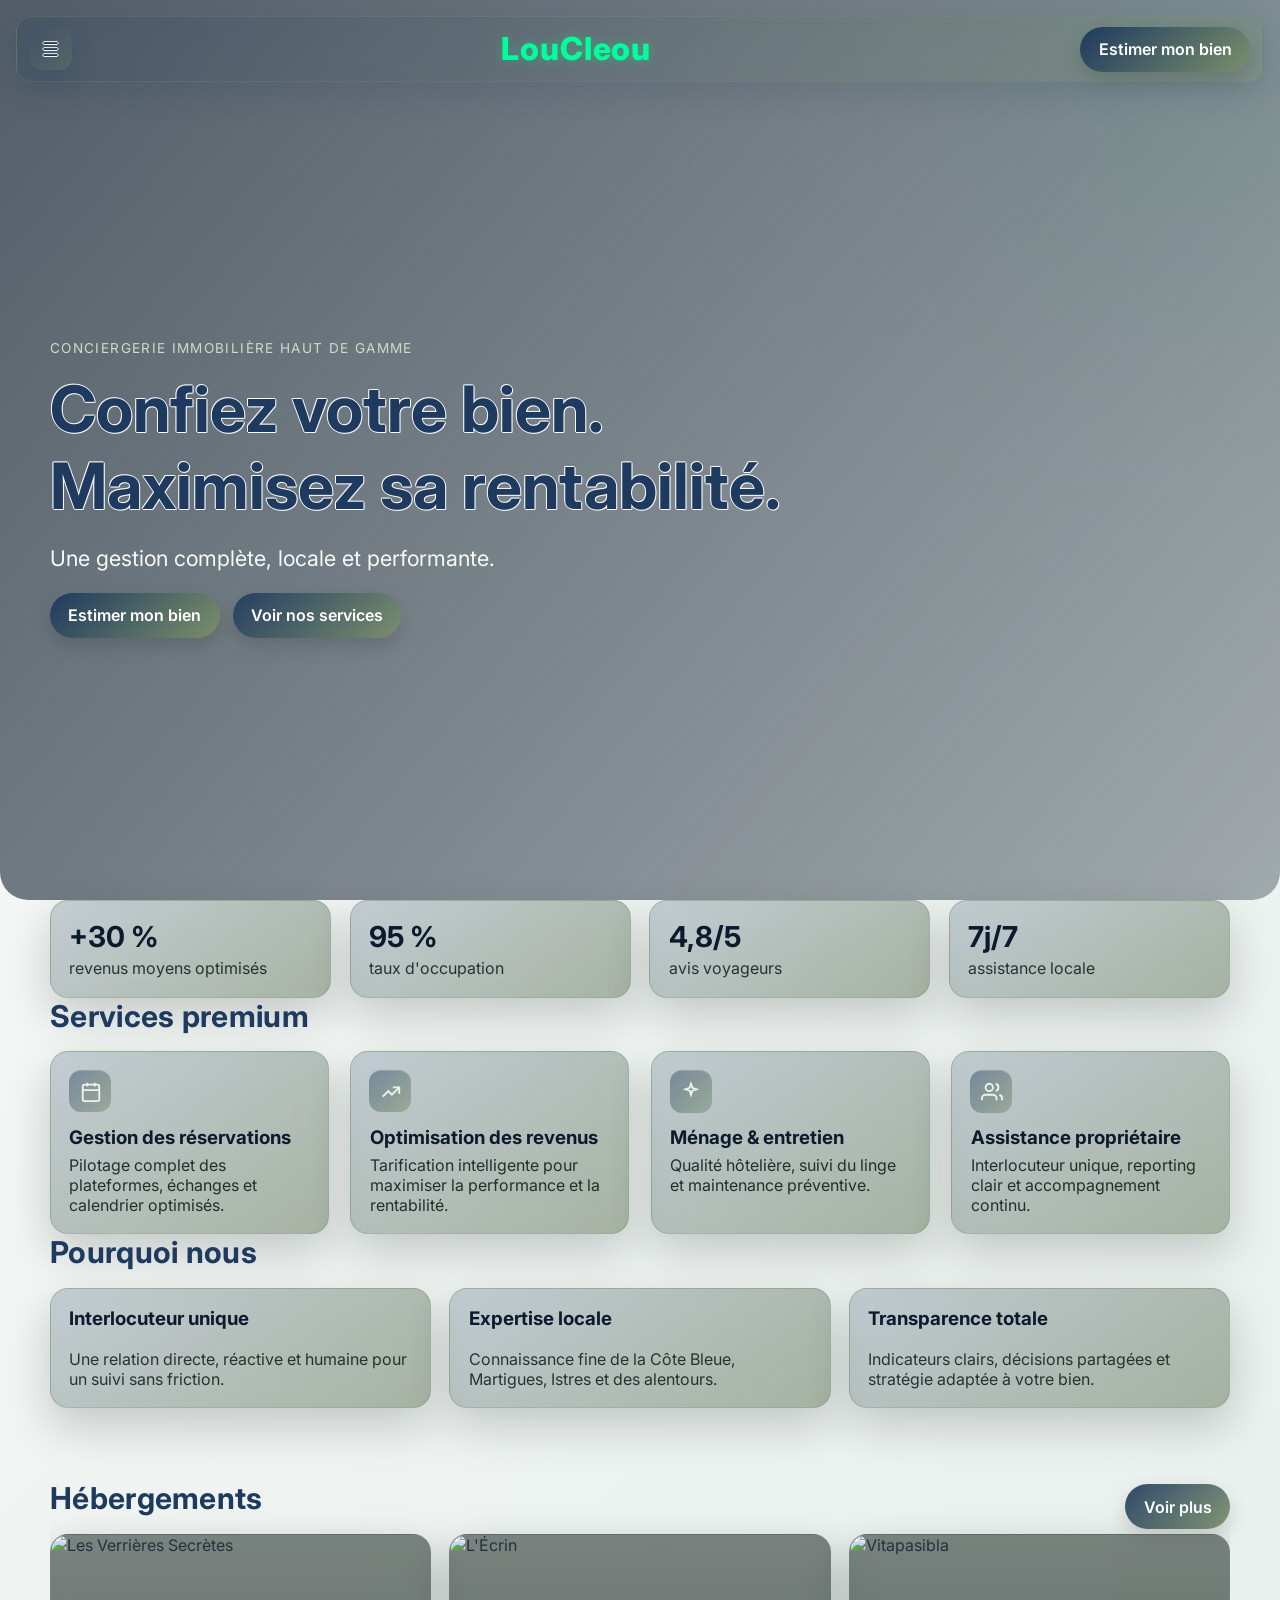
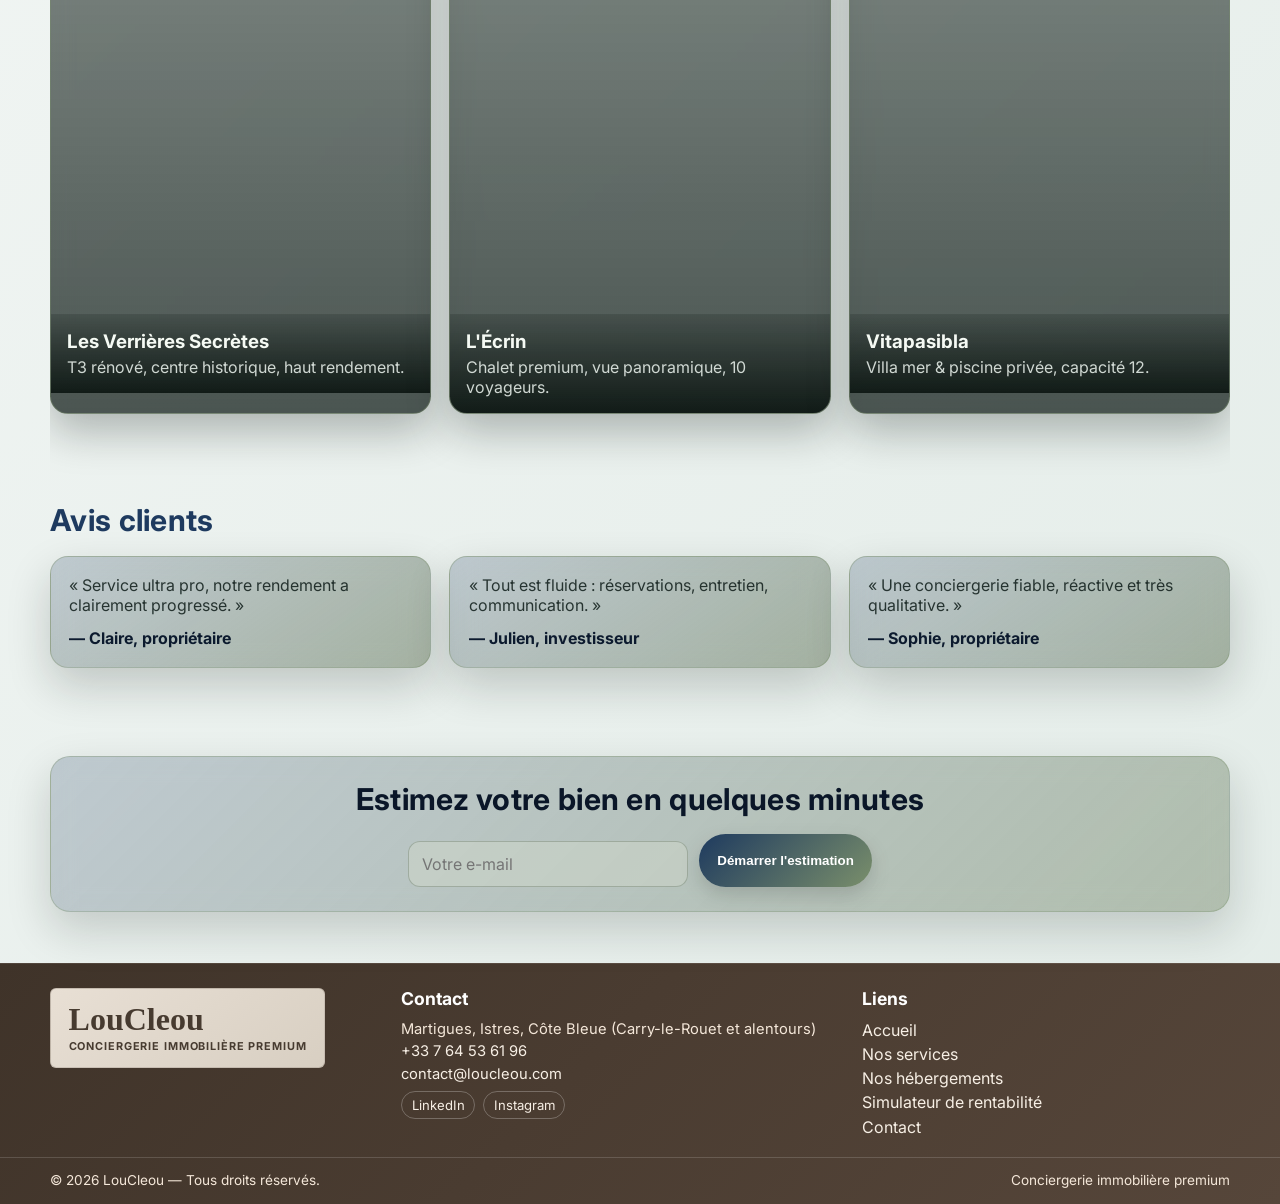
==== commit 0dce6de3: "Body halo haut-droite, .card, .logo mint sur nav LouCleou Made-with: Cursor" ====
--- a/index.html
+++ b/index.html
@@ -13,7 +13,7 @@
   <body data-page="home">
     <div class="site-shell">
       <aside class="sidebar" id="sidebar">
-        <a href="./index.html" class="brand">LouCleou</a>
+        <a href="./index.html" class="brand logo">LouCleou</a>
         <nav class="sidebar-nav">
           <a href="./index.html">Accueil</a>
           <a href="./index.html#services">Services</a>
@@ -26,7 +26,7 @@
 
       <header class="topbar glass">
         <button id="menuToggle" class="icon-btn" aria-label="Ouvrir le menu">☰</button>
-        <a href="./index.html" class="topbar-logo">LouCleou</a>
+        <a href="./index.html" class="topbar-logo logo">LouCleou</a>
         <a href="./simulateur.html" class="btn btn-primary">Estimer mon bien</a>
       </header>
 
--- a/styles.css
+++ b/styles.css
@@ -18,37 +18,45 @@
   margin: 0;
   font-family: Inter, Arial, sans-serif;
   color: var(--ink);
-  background: linear-gradient(135deg, #eef2f0, #dfe7e3, #cfd8d3);
+  background: linear-gradient(135deg, #f7f9f8, #e3ece8);
   overflow-x: clip;
   position: relative;
 }
 
-body::before,
+body::before {
+  content: "";
+  position: fixed;
+  top: -100px;
+  right: -100px;
+  width: 400px;
+  height: 400px;
+  background: rgba(0, 255, 150, 0.08);
+  filter: blur(120px);
+  z-index: -1;
+  pointer-events: none;
+}
+
+/* Halo bas-droite (page simulateur uniquement, voir bloc simulateur) */
 body::after {
   content: "";
   position: fixed;
   pointer-events: none;
   z-index: -1;
-  filter: blur(120px);
-  opacity: 0.95;
-}
-
-body::before {
-  width: 400px;
-  height: 400px;
-  top: -100px;
-  left: -100px;
-  border-radius: 50%;
-  background: rgba(122, 143, 107, 0.2);
-}
-
-body::after {
-  width: 400px;
-  height: 400px;
-  bottom: -100px;
-  right: -100px;
-  border-radius: 50%;
-  background: rgba(30, 58, 95, 0.2);
+  width: 0;
+  height: 0;
+  opacity: 0;
+}
+
+/* Carte vitrée réutilisable (glassmorphism léger) */
+.card {
+  background: rgba(255, 255, 255, 0.6);
+  backdrop-filter: blur(10px);
+  -webkit-backdrop-filter: blur(10px);
+}
+
+.logo {
+  color: #00ff9c;
+  text-shadow: 0 0 12px rgba(0, 255, 150, 0.3);
 }
 
 .site-shell { min-height: 100vh; }
@@ -108,6 +116,11 @@
     0 0 12px rgba(34, 240, 122, 0.45);
 }
 
+.topbar-logo.logo {
+  color: #00ff9c;
+  text-shadow: 0 0 12px rgba(0, 255, 150, 0.3);
+}
+
 .icon-btn {
   border: 0;
   background: linear-gradient(135deg, rgba(30, 58, 95, 0.14), rgba(122, 143, 107, 0.2));
@@ -147,6 +160,11 @@
   font-weight: 800;
 }
 
+.brand.logo {
+  color: #00ff9c;
+  text-shadow: 0 0 12px rgba(0, 255, 150, 0.3);
+}
+
 .sidebar-nav { margin-top: 2rem; display: grid; gap: 0.7rem; }
 .sidebar-nav a {
   color: #dbe4ec;
@@ -726,264 +744,6 @@
   border: 0 !important;
 }
 
-/* Compact simulator view: denser, less whitespace, stronger grouping */
-body[data-page="simulateur"] .page-padding {
-  padding-top: 6.3rem;
-  padding-bottom: 2rem;
-}
-
-body[data-page="simulateur"] h1 {
-  font-size: clamp(1.9rem, 3.8vw, 3rem);
-  margin: 0 0 0.25rem;
-  line-height: 1.08;
-}
-
-body[data-page="simulateur"] .lead {
-  margin: 0 0 0.65rem;
-  font-size: 0.95rem;
-}
-
-body[data-page="simulateur"] .sim-anchor-nav {
-  gap: 0.32rem;
-  padding: 0.4rem 0.52rem;
-  margin-bottom: 0.62rem;
-  top: 5.2rem;
-}
-
-body[data-page="simulateur"] .sim-anchor {
-  font-size: 0.83rem;
-  padding: 0.34rem 0.72rem;
-  font-weight: 700;
-}
-
-body[data-page="simulateur"] .simulator-panel {
-  padding: 0.68rem;
-  border-radius: 12px;
-}
-
-body[data-page="simulateur"] .sim-step {
-  margin-bottom: 0.58rem;
-}
-
-body[data-page="simulateur"] .sim-step-title {
-  margin-bottom: 0.2rem;
-  font-size: 0.98rem;
-}
-
-body[data-page="simulateur"] .sim-step-hint {
-  margin-bottom: 0.3rem;
-  font-size: 0.76rem;
-}
-
-body[data-page="simulateur"] .picker-field {
-  padding: 0.18rem;
-  border-radius: 12px;
-  gap: 0.2rem;
-  transition: border-color 0.2s ease, box-shadow 0.2s ease;
-}
-
-body[data-page="simulateur"] .picker-arrow {
-  flex-basis: 34px;
-  border-radius: 9px;
-  font-size: 1rem;
-  background: linear-gradient(135deg, #21364b, #1e2a38);
-  box-shadow: 0 6px 14px rgba(30, 42, 56, 0.24);
-}
-
-body[data-page="simulateur"] .picker-field:hover {
-  border-color: rgba(107, 125, 92, 0.55);
-  box-shadow: 0 8px 18px rgba(30, 42, 56, 0.14);
-}
-
-body[data-page="simulateur"] .picker-arrow:hover {
-  transform: translateY(-1px) scale(1.03);
-}
-
-body[data-page="simulateur"] .picker-arrow:focus-visible {
-  outline: 2px solid rgba(107, 125, 92, 0.8);
-  outline-offset: 1px;
-}
-
-body[data-page="simulateur"] .picker-display {
-  padding: 0.2rem 0.1rem;
-  transition: transform 0.2s ease, opacity 0.2s ease;
-}
-
-body[data-page="simulateur"] .picker-label {
-  font-size: 1.02rem;
-}
-
-body[data-page="simulateur"] .picker-sublabel {
-  font-size: 0.7rem;
-}
-
-body[data-page="simulateur"] .form-stack {
-  gap: 0.4rem;
-}
-
-body[data-page="simulateur"] .field-label {
-  font-size: 0.82rem;
-}
-
-body[data-page="simulateur"] input,
-body[data-page="simulateur"] select,
-body[data-page="simulateur"] textarea {
-  margin-top: 0.18rem;
-  padding: 0.46rem 0.58rem;
-  border-radius: 9px;
-}
-
-body[data-page="simulateur"] .range-wrap {
-  margin-top: 0.18rem;
-  gap: 0.22rem;
-}
-
-body[data-page="simulateur"] .range-value-pill {
-  font-size: 0.74rem;
-  padding: 0.18rem 0.5rem;
-}
-
-body[data-page="simulateur"] .check-grid {
-  margin-top: 0.4rem;
-  padding: 0.45rem;
-  gap: 0.24rem;
-}
-
-body[data-page="simulateur"] .check-pill {
-  padding: 0.28rem 0.42rem;
-  border-radius: 8px;
-  font-size: 0.8rem;
-}
-
-body[data-page="simulateur"] .result-box {
-  margin-top: 0.45rem;
-  padding: 0.62rem;
-}
-
-body[data-page="simulateur"] .result-box p {
-  margin: 0 0 0.2rem;
-  font-size: 0.82rem;
-}
-
-body[data-page="simulateur"] .result-box h2 {
-  font-size: 1.34rem;
-  margin: 0 0 0.24rem;
-}
-
-body[data-page="simulateur"] .result-box h3 {
-  font-size: 1.02rem;
-  margin: 0 0 0.4rem;
-}
-
-body[data-page="simulateur"] .result-box .btn {
-  width: 100%;
-  max-width: 280px;
-  padding-block: 0.48rem;
-  font-size: 0.84rem;
-}
-
-body[data-page="simulateur"] .sim-panel-tight {
-  background: linear-gradient(145deg, rgba(30, 58, 95, 0.14), rgba(105, 125, 95, 0.38));
-  border: 1px solid rgba(90, 108, 88, 0.32);
-}
-
-body[data-page="simulateur"] .sim-layout-grid {
-  display: grid;
-  grid-template-columns: repeat(2, minmax(0, 1fr));
-  gap: 0.45rem 0.7rem;
-}
-
-body[data-page="simulateur"] .sim-field {
-  min-width: 0;
-}
-
-body[data-page="simulateur"] .sim-field .sim-step-title {
-  margin-bottom: 0.16rem;
-}
-
-body[data-page="simulateur"] .sim-field select,
-body[data-page="simulateur"] .sim-field input {
-  border-radius: 999px;
-  background: rgba(200, 210, 198, 0.72);
-  border: 1px solid rgba(90, 108, 88, 0.28);
-  font-weight: 600;
-}
-
-body[data-page="simulateur"] .sim-field select {
-  -webkit-appearance: none;
-  appearance: none;
-  padding-right: 2.2rem;
-  background-image: url("data:image/svg+xml,%3Csvg xmlns='http://www.w3.org/2000/svg' width='14' height='14' viewBox='0 0 24 24' fill='none' stroke='%231e2a38' stroke-width='2.5' stroke-linecap='round' stroke-linejoin='round'%3E%3Cpolyline points='6 9 12 15 18 9'/%3E%3C/svg%3E");
-  background-repeat: no-repeat;
-  background-position: right 0.95rem center;
-  background-size: 0.85rem;
-}
-
-body[data-page="simulateur"] .sim-field select:focus-visible,
-body[data-page="simulateur"] .sim-field input:focus-visible {
-  outline: 2px solid rgba(107, 125, 92, 0.65);
-  outline-offset: 1px;
-}
-
-body[data-page="simulateur"] .stepper-field {
-  display: flex;
-  align-items: center;
-  gap: 0.22rem;
-  background: rgba(195, 206, 190, 0.75);
-  border: 1px solid rgba(90, 108, 88, 0.28);
-  border-radius: 999px;
-  padding: 0.14rem;
-}
-
-body[data-page="simulateur"] .stepper-field input {
-  border: 0;
-  background: transparent;
-  margin: 0;
-  text-align: center;
-  padding: 0.34rem 0.15rem;
-}
-
-body[data-page="simulateur"] .step-btn {
-  border: 0;
-  width: 28px;
-  height: 28px;
-  border-radius: 50%;
-  background: #eaf0e6;
-  color: var(--deep-blue);
-  font-size: 1rem;
-  font-weight: 700;
-  cursor: pointer;
-  line-height: 1;
-}
-
-body[data-page="simulateur"] .compact-slider-wrap {
-  margin-top: 0.34rem;
-  margin-bottom: 0.3rem;
-}
-
-body[data-page="simulateur"] .result-box {
-  display: grid;
-  gap: 0.1rem;
-}
-
-body[data-page="simulateur"] .picker-display.is-moving-left {
-  animation: pickerSlideLeft 0.22s ease;
-}
-
-body[data-page="simulateur"] .picker-display.is-moving-right {
-  animation: pickerSlideRight 0.22s ease;
-}
-
-@keyframes pickerSlideLeft {
-  0% { opacity: 0.35; transform: translateX(8px); }
-  100% { opacity: 1; transform: translateX(0); }
-}
-
-@keyframes pickerSlideRight {
-  0% { opacity: 0.35; transform: translateX(-8px); }
-  100% { opacity: 1; transform: translateX(0); }
-}
-
 .contact-wrapper { max-width: 760px; margin-inline: auto; }
 .contact-form { display: grid; gap: 0.8rem; }
 .contact-infos-inline {
@@ -1156,17 +916,26 @@
     position: sticky;
   }
 
-  body[data-page="simulateur"] .page-padding {
-    padding-top: 5.55rem;
+  .sim-premium-page {
+    padding-top: 5.5rem;
   }
 
-  body[data-page="simulateur"] .sim-anchor-nav {
-    top: 4.45rem;
-    margin-bottom: 0.55rem;
+  .sim-premium-nav.sim-anchor-nav {
+    top: 4.5rem;
   }
 
-  body[data-page="simulateur"] .sim-layout-grid {
+  .sim-premium-grid {
     grid-template-columns: 1fr;
+  }
+
+  .sim-premium-aside {
+    position: relative;
+    top: auto;
+  }
+
+  .sim-premium-result {
+    position: relative;
+    top: auto;
   }
 }
 
@@ -1193,3 +962,619 @@
     gap: 0.35rem;
   }
 }
+
+/* ========== Simulateur — refonte premium (sombre, éditorial) ========== */
+body[data-page="simulateur"] {
+  background: radial-gradient(circle at top left, #0f1c16, #05080a 60%);
+  color: #e4e6eb;
+}
+
+body[data-page="simulateur"]::before {
+  top: -200px;
+  left: -200px;
+  width: 500px;
+  height: 500px;
+  border-radius: 0;
+  background: rgba(0, 255, 150, 0.12);
+  filter: blur(150px);
+  opacity: 1;
+}
+
+body[data-page="simulateur"]::after {
+  content: "";
+  position: fixed;
+  pointer-events: none;
+  z-index: -1;
+  width: 420px;
+  height: 420px;
+  bottom: -120px;
+  right: -120px;
+  opacity: 0.9;
+  border-radius: 50%;
+  background: rgba(15, 35, 45, 0.35);
+  filter: blur(130px);
+}
+
+.sim-premium-page {
+  padding-top: 6.5rem;
+  padding-bottom: 2.5rem;
+  min-width: 0;
+  background: transparent;
+}
+
+.sim-premium-topbar {
+  background: rgba(5, 8, 10, 0.88) !important;
+  backdrop-filter: blur(20px) saturate(1.2);
+  -webkit-backdrop-filter: blur(20px) saturate(1.2);
+  border: 1px solid rgba(255, 255, 255, 0.06) !important;
+  box-shadow: 0 12px 40px rgba(0, 0, 0, 0.45) !important;
+}
+
+.sim-premium-icon-btn {
+  background: rgba(255, 255, 255, 0.06) !important;
+  color: #c9a962 !important;
+  box-shadow: none !important;
+  border: 1px solid rgba(201, 169, 98, 0.2);
+}
+
+.sim-premium-cta.btn-primary {
+  background: linear-gradient(135deg, #c9a962, #a88642) !important;
+  color: #0b0d12 !important;
+  border: 0;
+  font-weight: 600;
+  letter-spacing: 0.02em;
+  box-shadow: 0 4px 24px rgba(201, 169, 98, 0.25);
+}
+
+.sim-premium-hero {
+  padding-bottom: 2.25rem;
+  text-align: left;
+  max-width: none;
+  margin-inline: 0;
+}
+
+.sim-premium-eyebrow {
+  margin: 0 0 0.75rem;
+  font-size: 0.72rem;
+  font-weight: 600;
+  letter-spacing: 0.28em;
+  text-transform: uppercase;
+  color: #c9a962;
+}
+
+.sim-premium-title {
+  margin: 0 0 1rem;
+  font-family: "Cormorant Garamond", "Times New Roman", serif;
+  font-size: clamp(2.35rem, 6vw, 3.65rem);
+  font-weight: 600;
+  line-height: 1.05;
+  letter-spacing: 0.02em;
+  color: #f7f5f0;
+  max-width: 22ch;
+}
+
+.sim-premium-subtitle.lead {
+  margin: 0;
+  font-size: 1rem;
+  line-height: 1.55;
+  color: rgba(228, 230, 235, 0.72);
+  font-weight: 400;
+  max-width: 36rem;
+}
+
+.sim-premium-rule {
+  width: 48px;
+  height: 1px;
+  margin: 1.85rem 0 0;
+  background: linear-gradient(90deg, #c9a962, transparent);
+}
+
+.sim-premium-body {
+  padding-bottom: 2rem;
+  padding-top: 0.25rem;
+  background: transparent;
+  position: relative;
+  z-index: 1;
+}
+
+.sim-premium-nav.sim-anchor-nav {
+  display: flex;
+  flex-wrap: nowrap;
+  gap: 0;
+  padding: 0.65rem 0 0;
+  margin: 0 0 2.75rem;
+  border-radius: 0;
+  /* Fond opaque : évite la superposition des lignes du contenu au scroll */
+  background: #05080a;
+  background: linear-gradient(to bottom, #05080a 65%, rgba(5, 8, 10, 0.98) 100%);
+  border-bottom: 1px solid rgba(255, 255, 255, 0.1);
+  box-shadow:
+    0 12px 24px rgba(5, 8, 10, 0.9),
+    0 1px 0 rgba(255, 255, 255, 0.04);
+  position: sticky;
+  top: 5.25rem;
+  z-index: 45;
+  overflow-x: auto;
+  -webkit-overflow-scrolling: touch;
+  scrollbar-width: none;
+}
+
+.sim-premium-nav.sim-anchor-nav::-webkit-scrollbar {
+  display: none;
+}
+
+.sim-premium-nav .sim-anchor {
+  flex: 1 1 auto;
+  min-width: max-content;
+  display: inline-flex;
+  align-items: center;
+  gap: 0.45rem;
+  padding: 1rem 1rem 1.15rem;
+  border-radius: 0;
+  border: 0;
+  border-bottom: 2px solid transparent;
+  margin-bottom: -1px;
+  color: rgba(228, 230, 235, 0.5);
+  font-size: 0.78rem;
+  font-weight: 600;
+  letter-spacing: 0.06em;
+  text-transform: uppercase;
+  background: transparent;
+  transition: color 0.2s ease, border-color 0.2s ease;
+}
+
+.sim-premium-nav .sim-anchor:hover {
+  color: rgba(247, 245, 240, 0.9);
+  background: transparent;
+  border-color: transparent;
+}
+
+.sim-premium-nav .sim-anchor.is-active {
+  color: #f7f5f0;
+  background: transparent;
+  border-bottom-color: #c9a962;
+}
+
+.sim-premium-nav__n {
+  font-size: 0.65rem;
+  font-weight: 700;
+  color: #c9a962;
+  opacity: 0.85;
+}
+
+.sim-premium-nav .sim-anchor.is-active .sim-premium-nav__n {
+  opacity: 1;
+}
+
+.sim-premium-workspace {
+  display: grid;
+  grid-template-columns: minmax(0, 1fr) minmax(280px, 340px);
+  gap: 2rem;
+  align-items: start;
+  margin-top: 0.25rem;
+  padding-top: 0.5rem;
+  position: relative;
+  z-index: 0;
+}
+
+.sim-premium-panel.simulator-panel {
+  background: transparent;
+  border: 0;
+  padding: 0;
+  box-shadow: none;
+  backdrop-filter: none;
+}
+
+.sim-premium-grid.sim-layout-grid {
+  display: grid;
+  grid-template-columns: repeat(2, minmax(0, 1fr));
+  gap: 1.5rem 1.5rem;
+  background: transparent;
+}
+
+.sim-premium-field {
+  padding: 1.35rem 1.4rem 1.4rem;
+  background: #0e1118;
+  border: 1px solid rgba(255, 255, 255, 0.08);
+  border-radius: 2px;
+  transition: border-color 0.25s ease, box-shadow 0.25s ease;
+  isolation: isolate;
+}
+
+.sim-premium-field:hover {
+  border-color: rgba(201, 169, 98, 0.28);
+  box-shadow: 0 20px 50px rgba(0, 0, 0, 0.35);
+}
+
+body[data-page="simulateur"] .sim-step-title {
+  margin: 0 0 1.15rem;
+  padding-top: 0.15rem;
+  font-family: Inter, system-ui, sans-serif;
+  font-size: 0.68rem;
+  font-weight: 600;
+  letter-spacing: 0.2em;
+  text-transform: uppercase;
+  color: rgba(228, 230, 235, 0.55);
+}
+
+.sim-premium-picker.picker-field {
+  display: flex;
+  align-items: stretch;
+  gap: 0;
+  max-width: 100%;
+  background: #0a0c11;
+  border: 1px solid rgba(255, 255, 255, 0.07);
+  border-radius: 2px;
+  padding: 0;
+  box-shadow: none;
+}
+
+/* Flèches SVG (chevrons fins), plus de caractères ‹ › */
+.sim-premium-picker .picker-arrow.sim-picker-arrow {
+  flex: 0 0 48px;
+  min-height: 52px;
+  border-radius: 0;
+  border: 0;
+  box-shadow: none;
+  cursor: pointer;
+  background-color: #12151c;
+  background-repeat: no-repeat;
+  background-position: center;
+  background-size: 10px 16px;
+  transition: background-color 0.2s ease, filter 0.2s ease;
+}
+
+.sim-premium-picker .picker-arrow.sim-picker-arrow--prev {
+  border-right: 1px solid rgba(255, 255, 255, 0.07);
+  background-image: url("data:image/svg+xml,%3Csvg xmlns='http://www.w3.org/2000/svg' width='20' height='20' viewBox='0 0 24 24' fill='none' stroke='%23c9a962' stroke-width='2' stroke-linecap='round' stroke-linejoin='round'%3E%3Cpath d='M15 18l-6-6 6-6'/%3E%3C/svg%3E");
+}
+
+.sim-premium-picker .picker-arrow.sim-picker-arrow--next {
+  border-left: 1px solid rgba(255, 255, 255, 0.07);
+  background-image: url("data:image/svg+xml,%3Csvg xmlns='http://www.w3.org/2000/svg' width='20' height='20' viewBox='0 0 24 24' fill='none' stroke='%23c9a962' stroke-width='2' stroke-linecap='round' stroke-linejoin='round'%3E%3Cpath d='M9 18l6-6-6-6'/%3E%3C/svg%3E");
+}
+
+.sim-premium-picker .picker-arrow.sim-picker-arrow:hover {
+  transform: none;
+  background-color: #1a1f2a;
+  filter: brightness(1.08);
+}
+
+.sim-premium-picker .picker-arrow.sim-picker-arrow:focus-visible {
+  outline: 2px solid rgba(201, 169, 98, 0.7);
+  outline-offset: -2px;
+  z-index: 1;
+}
+
+.sim-premium-picker .picker-display {
+  padding: 1rem 0.75rem;
+}
+
+.sim-premium-picker .picker-label {
+  font-family: "Cormorant Garamond", serif;
+  font-size: 1.75rem;
+  font-weight: 600;
+  color: #f7f5f0;
+}
+
+.sim-premium-picker .picker-sublabel {
+  font-size: 0.8rem;
+  color: rgba(228, 230, 235, 0.5);
+  margin-top: 0.2rem;
+}
+
+.sim-premium-input {
+  width: 100%;
+  margin-top: 0;
+  padding: 0.95rem 1rem;
+  border-radius: 2px;
+  border: 1px solid rgba(255, 255, 255, 0.1);
+  background: #0a0c11;
+  color: #f7f5f0;
+  font-size: 1.1rem;
+  font-weight: 500;
+}
+
+.sim-premium-input::placeholder {
+  color: rgba(228, 230, 235, 0.35);
+}
+
+.sim-premium-input:focus-visible {
+  outline: 0;
+  border-color: rgba(201, 169, 98, 0.45);
+  box-shadow: 0 0 0 1px rgba(201, 169, 98, 0.25);
+}
+
+.sim-premium-stepper.stepper-field {
+  display: flex;
+  align-items: center;
+  justify-content: center;
+  gap: 0;
+  background: #0a0c11;
+  border: 1px solid rgba(255, 255, 255, 0.07);
+  border-radius: 2px;
+  padding: 0.35rem;
+}
+
+/* Même langage visuel que les flèches du sélecteur (couchages) */
+.sim-premium-stepper .step-btn {
+  width: 48px;
+  height: 48px;
+  border-radius: 2px;
+  background-color: #12151c;
+  background-repeat: no-repeat;
+  background-position: center;
+  background-size: 12px 12px;
+  color: transparent;
+  font-size: 0;
+  line-height: 0;
+  border: 0;
+  border-right: 1px solid rgba(255, 255, 255, 0.07);
+  cursor: pointer;
+  transition: background-color 0.2s ease, filter 0.2s ease;
+}
+
+.sim-premium-stepper .step-btn:first-of-type {
+  background-image: url("data:image/svg+xml,%3Csvg xmlns='http://www.w3.org/2000/svg' width='20' height='20' viewBox='0 0 24 24' fill='none' stroke='%23c9a962' stroke-width='2' stroke-linecap='round'%3E%3Cpath d='M5 12h14'/%3E%3C/svg%3E");
+}
+
+.sim-premium-stepper .step-btn:last-of-type {
+  border-right: 0;
+  border-left: 1px solid rgba(255, 255, 255, 0.07);
+  background-image: url("data:image/svg+xml,%3Csvg xmlns='http://www.w3.org/2000/svg' width='20' height='20' viewBox='0 0 24 24' fill='none' stroke='%23c9a962' stroke-width='2' stroke-linecap='round'%3E%3Cpath d='M12 5v14M5 12h14'/%3E%3C/svg%3E");
+}
+
+.sim-premium-stepper .step-btn:hover {
+  background-color: #1a1f2a;
+  filter: brightness(1.08);
+}
+
+.sim-premium-stepper .step-btn:focus-visible {
+  outline: 2px solid rgba(201, 169, 98, 0.7);
+  outline-offset: 2px;
+  z-index: 1;
+}
+
+.sim-premium-stepper input {
+  flex: 1;
+  max-width: 5rem;
+  border: 0 !important;
+  background: transparent !important;
+  color: #f7f5f0 !important;
+  font-size: 1.35rem !important;
+  font-weight: 600;
+}
+
+.sim-premium-slider-block {
+  margin-top: 2rem;
+  padding: 1.5rem 1.35rem;
+  background: #0e1118;
+  border: 1px solid rgba(255, 255, 255, 0.08);
+  border-radius: 2px;
+}
+
+.sim-premium-hint {
+  margin: -0.5rem 0 1rem;
+  font-size: 0.85rem;
+  color: rgba(228, 230, 235, 0.45);
+}
+
+.sim-premium-range.range-premium {
+  height: 3px;
+  border-radius: 0;
+  background: rgba(255, 255, 255, 0.1);
+  margin-top: 0.75rem;
+}
+
+.sim-premium-range.range-premium::-webkit-slider-thumb {
+  width: 18px;
+  height: 18px;
+  border-radius: 50%;
+  background: #0b0d12;
+  border: 2px solid #c9a962;
+  box-shadow: 0 0 20px rgba(201, 169, 98, 0.45);
+}
+
+.sim-premium-range.range-premium::-moz-range-thumb {
+  width: 18px;
+  height: 18px;
+  border-radius: 50%;
+  background: #0b0d12;
+  border: 2px solid #c9a962;
+  box-shadow: 0 0 20px rgba(201, 169, 98, 0.45);
+}
+
+.sim-premium-range.range-premium::-moz-range-track {
+  height: 3px;
+  border-radius: 0;
+  background: rgba(255, 255, 255, 0.1);
+}
+
+.sim-premium-range-value.range-value-pill {
+  margin-top: 0.75rem;
+  padding: 0.4rem 0;
+  background: transparent;
+  font-family: "Cormorant Garamond", serif;
+  font-size: 1.65rem;
+  font-weight: 600;
+  color: #c9a962;
+}
+
+.sim-premium-equip.check-grid {
+  margin-top: 2rem;
+  padding: 1.35rem;
+  border: 1px solid rgba(255, 255, 255, 0.08);
+  border-radius: 2px;
+  background: #0e1118;
+  grid-template-columns: repeat(auto-fill, minmax(140px, 1fr));
+  gap: 0.65rem;
+}
+
+.sim-premium-equip legend {
+  padding: 0 0.5rem;
+  font-size: 0.68rem;
+  font-weight: 600;
+  letter-spacing: 0.2em;
+  text-transform: uppercase;
+  color: rgba(228, 230, 235, 0.45);
+}
+
+.sim-premium-check.check-pill {
+  border-radius: 2px;
+  border: 1px solid rgba(255, 255, 255, 0.1);
+  background: rgba(255, 255, 255, 0.03);
+  padding: 0.75rem 0.85rem;
+  color: rgba(228, 230, 235, 0.85);
+  font-size: 0.88rem;
+  font-weight: 500;
+}
+
+.sim-premium-check.check-pill:hover {
+  border-color: rgba(201, 169, 98, 0.35);
+  box-shadow: none;
+  transform: none;
+}
+
+.sim-premium-check.check-pill span::before {
+  border-radius: 2px;
+  border-color: rgba(255, 255, 255, 0.25);
+  background: transparent;
+}
+
+.sim-premium-check.check-pill input:checked + span::before {
+  background: #c9a962;
+  border-color: #c9a962;
+  box-shadow: inset 0 0 0 2px #0b0d12;
+}
+
+.sim-premium-aside {
+  position: relative;
+}
+
+.sim-premium-result.result-box {
+  position: sticky;
+  top: 7.5rem;
+  margin: 0;
+  padding: 2rem 1.75rem;
+  text-align: center;
+  background: linear-gradient(160deg, #12151c 0%, #0d0f14 100%);
+  border: 1px solid rgba(201, 169, 98, 0.28);
+  border-radius: 2px;
+  box-shadow:
+    0 24px 60px rgba(0, 0, 0, 0.5),
+    inset 0 1px 0 rgba(255, 255, 255, 0.04);
+}
+
+.sim-premium-result-label {
+  margin: 0 0 0.35rem !important;
+  font-size: 0.65rem !important;
+  font-weight: 600;
+  letter-spacing: 0.22em;
+  text-transform: uppercase;
+  color: rgba(228, 230, 235, 0.45) !important;
+}
+
+.sim-premium-result-num {
+  margin: 0 0 1.35rem !important;
+  font-family: "Cormorant Garamond", serif;
+  font-size: clamp(2.2rem, 4vw, 2.85rem) !important;
+  font-weight: 600;
+  color: #f7f5f0 !important;
+  line-height: 1;
+}
+
+.sim-premium-result-year {
+  margin: 0 0 1rem !important;
+  font-family: "Cormorant Garamond", serif;
+  font-size: clamp(1.65rem, 3vw, 2rem) !important;
+  font-weight: 500;
+  color: #c9a962 !important;
+}
+
+.sim-premium-disclaimer {
+  margin: 0 0 1.5rem;
+  font-size: 0.72rem;
+  line-height: 1.45;
+  color: rgba(228, 230, 235, 0.4);
+}
+
+.sim-premium-result-btn.btn-primary {
+  display: inline-flex;
+  justify-content: center;
+  width: 100%;
+  padding: 0.85rem 1.25rem;
+  background: linear-gradient(135deg, #22f07a, #16c062) !important;
+  color: #061208 !important;
+  font-weight: 700;
+  font-size: 0.82rem;
+  letter-spacing: 0.04em;
+  text-transform: uppercase;
+  border: 0;
+  border-radius: 2px;
+  box-shadow: 0 8px 28px rgba(34, 240, 122, 0.2);
+  text-decoration: none;
+}
+
+.sim-premium-result-btn:hover {
+  filter: brightness(1.06);
+}
+
+.sim-premium-footer {
+  margin-top: 3rem;
+}
+
+body[data-page="simulateur"] .sim-step {
+  scroll-margin-top: 7rem;
+}
+
+body[data-page="simulateur"] .picker-display.is-moving-left {
+  animation: simPickerSlideLeft 0.24s ease;
+}
+
+body[data-page="simulateur"] .picker-display.is-moving-right {
+  animation: simPickerSlideRight 0.24s ease;
+}
+
+@keyframes simPickerSlideLeft {
+  0% { opacity: 0.4; transform: translateX(10px); }
+  100% { opacity: 1; transform: translateX(0); }
+}
+
+@keyframes simPickerSlideRight {
+  0% { opacity: 0.4; transform: translateX(-10px); }
+  100% { opacity: 1; transform: translateX(0); }
+}
+
+@media (max-width: 640px) {
+  .sim-premium-hero {
+    text-align: center;
+  }
+
+  .sim-premium-title {
+    max-width: none;
+    margin-inline: auto;
+  }
+
+  .sim-premium-subtitle.lead {
+    margin-inline: auto;
+  }
+
+  .sim-premium-rule {
+    margin-inline: auto;
+    background: linear-gradient(90deg, transparent, #c9a962, transparent);
+  }
+}
+
+@media (max-width: 960px) {
+  .sim-premium-workspace {
+    grid-template-columns: 1fr;
+    gap: 2.5rem;
+  }
+
+  .sim-premium-result.result-box {
+    position: relative;
+    top: auto;
+  }
+
+}
+
